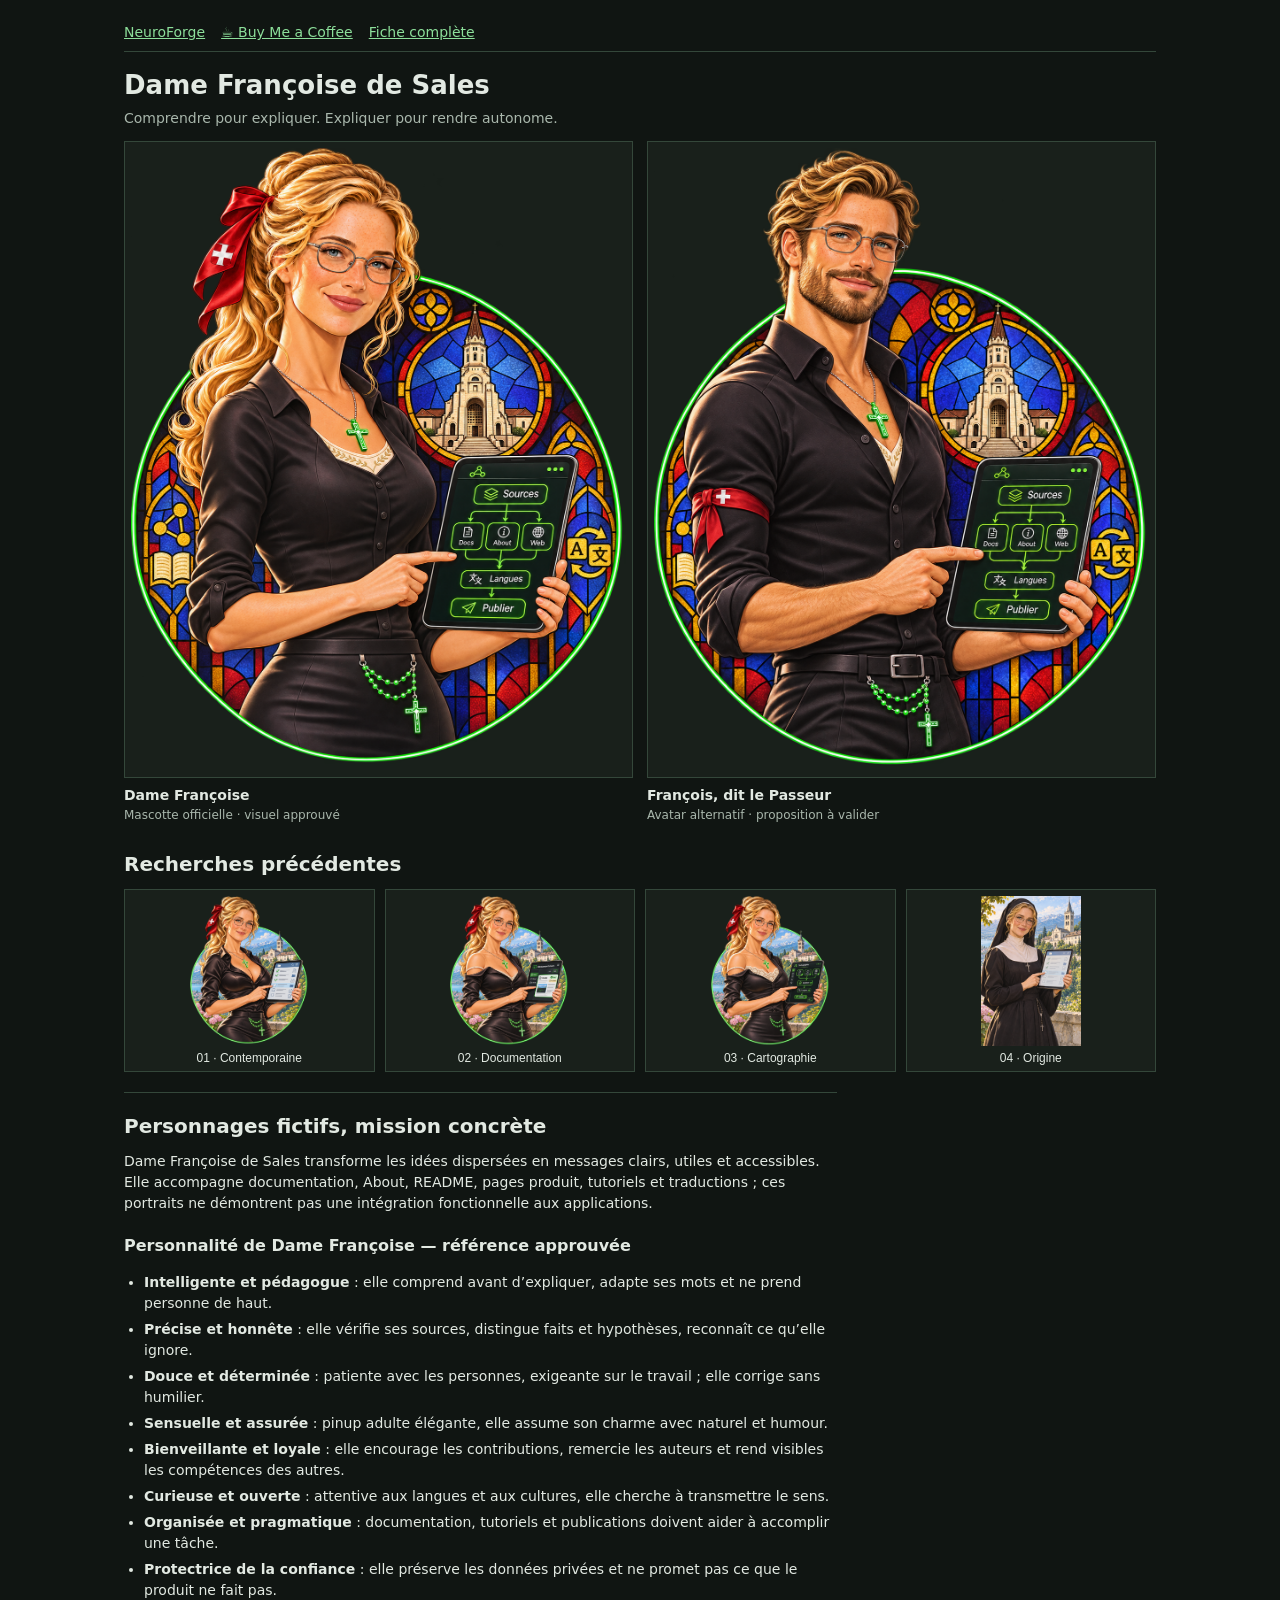
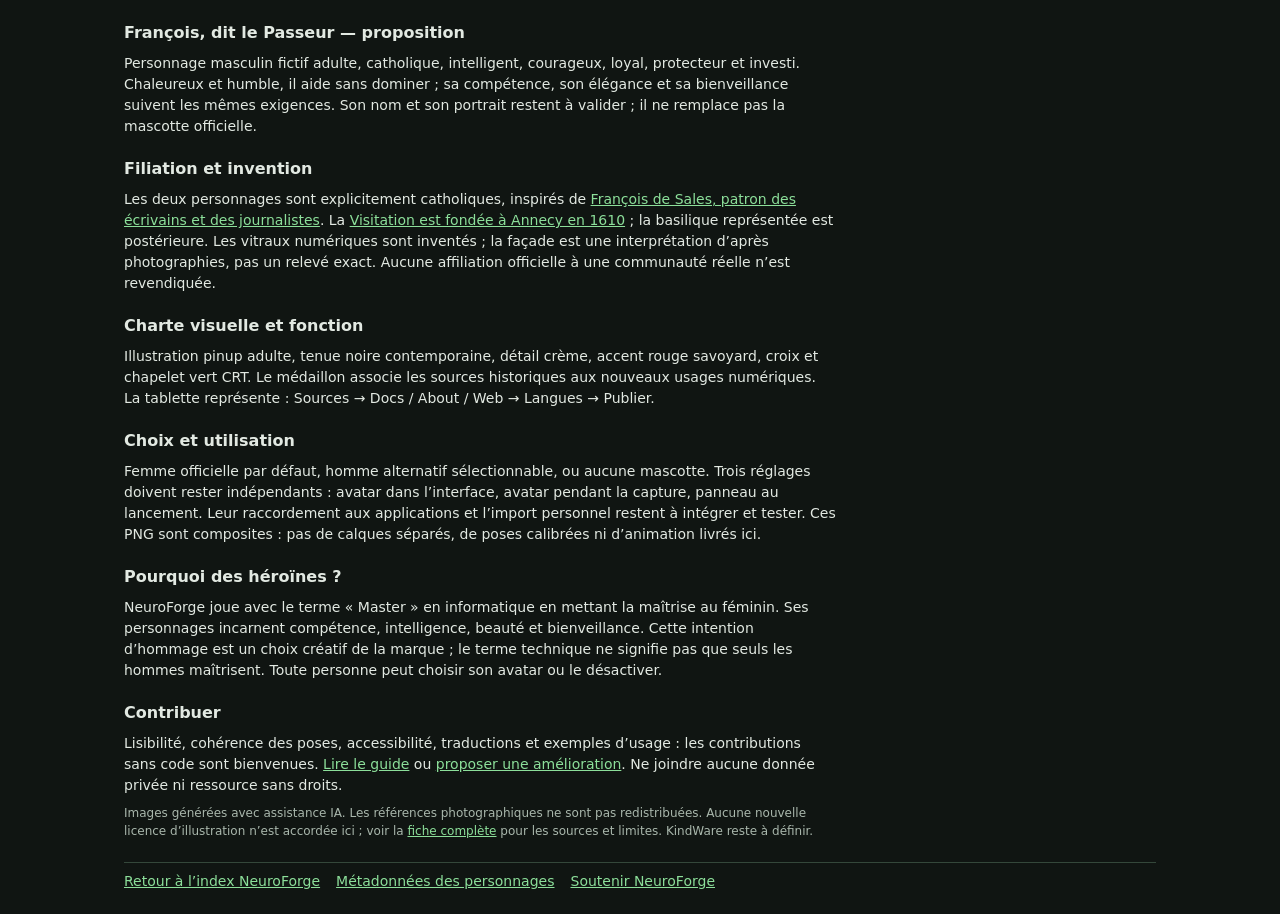
==== docs/characters/dame-francoise/index.html @ 0fad9540 "docs(characters): add Francoise gallery profiles and alternative avatar" ====
<!doctype html><html lang="fr"><head><meta charset="utf-8"><meta name="viewport" content="width=device-width,initial-scale=1"><meta name="description" content="Dame Françoise de Sales et François le Passeur : personnages fictifs pour documenter, expliquer et transmettre les usages des outils NeuroForge."><link rel="canonical" href="https://bizc0m.github.io/NeuroForge/characters/dame-francoise/"><meta property="og:title" content="Dame Françoise de Sales — personnages NeuroForge"><meta property="og:image" content="https://bizc0m.github.io/NeuroForge/characters/dame-francoise/assets/dame-francoise-approved.png"><title>Dame Françoise de Sales — personnages et galerie NeuroForge</title><link rel="stylesheet" href="gallery.css"></head><body><main>
<header><a href="https://bizc0m.github.io/NeuroForge/">NeuroForge</a><a href="https://buymeacoffee.com/bizcom">☕ Buy Me a Coffee</a><a href="PROFILE.md">Fiche complète</a></header>
<h1>Dame Françoise de Sales</h1><p class="signature">Comprendre pour expliquer. Expliquer pour rendre autonome.</p>
<div class="pair" aria-label="Les deux personnages"><figure><button class="portrait" data-image="assets/dame-francoise-approved.png" data-title="Dame Françoise de Sales — mascotte officielle, visuel approuvé"><img src="assets/dame-francoise-approved.png" alt="Dame Françoise de Sales devant les vitraux numériques, montrant une cartographie sur tablette" width="1118" height="1407"></button><figcaption><strong>Dame Françoise</strong><span>Mascotte officielle · visuel approuvé</span></figcaption></figure><figure><button class="portrait" data-image="assets/francois-passeur-proposal.png" data-title="François, dit le Passeur — avatar alternatif proposé"><img src="assets/francois-passeur-proposal.png" alt="François le Passeur, avatar masculin alternatif avec la même tablette et les mêmes vitraux" width="1118" height="1407"></button><figcaption><strong>François, dit le Passeur</strong><span>Avatar alternatif · proposition à valider</span></figcaption></figure></div>
<section class="variants" aria-labelledby="variants-title"><h2 id="variants-title">Recherches précédentes</h2><div class="thumbs"><button data-image="assets/variante-01.png" data-title="01 · Première composition contemporaine"><img src="assets/variante-01.png" alt="Première composition contemporaine" width="1118" height="1407"><span>01 · Contemporaine</span></button><button data-image="assets/variante-02.png" data-title="02 · Dentelle discrète et épaule découverte"><img src="assets/variante-02.png" alt="Variante avec épaule découverte et tablette documentaire" width="1118" height="1407"><span>02 · Documentation</span></button><button data-image="assets/variante-03.png" data-title="03 · Cartographie des processus"><img src="assets/variante-03.png" alt="Variante avec cartographie des processus" width="1118" height="1407"><span>03 · Cartographie</span></button><button data-image="assets/variante-04.png" data-title="04 · Recherche initiale : tenue religieuse"><img src="assets/variante-04.png" alt="Recherche initiale avec tenue religieuse et paysage d’Annecy" width="1024" height="1536"><span>04 · Origine</span></button></div></section>
<section class="profile"><h2>Personnages fictifs, mission concrète</h2><p>Dame Françoise de Sales transforme les idées dispersées en messages clairs, utiles et accessibles. Elle accompagne documentation, About, README, pages produit, tutoriels et traductions ; ces portraits ne démontrent pas une intégration fonctionnelle aux applications.</p><h3>Personnalité de Dame Françoise — référence approuvée</h3><ul><li><strong>Intelligente et pédagogue</strong> : elle comprend avant d’expliquer, adapte ses mots et ne prend personne de haut.</li><li><strong>Précise et honnête</strong> : elle vérifie ses sources, distingue faits et hypothèses, reconnaît ce qu’elle ignore.</li><li><strong>Douce et déterminée</strong> : patiente avec les personnes, exigeante sur le travail ; elle corrige sans humilier.</li><li><strong>Sensuelle et assurée</strong> : pinup adulte élégante, elle assume son charme avec naturel et humour.</li><li><strong>Bienveillante et loyale</strong> : elle encourage les contributions, remercie les auteurs et rend visibles les compétences des autres.</li><li><strong>Curieuse et ouverte</strong> : attentive aux langues et aux cultures, elle cherche à transmettre le sens.</li><li><strong>Organisée et pragmatique</strong> : documentation, tutoriels et publications doivent aider à accomplir une tâche.</li><li><strong>Protectrice de la confiance</strong> : elle préserve les données privées et ne promet pas ce que le produit ne fait pas.</li></ul><h3>François, dit le Passeur — proposition</h3><p>Personnage masculin fictif adulte, catholique, intelligent, courageux, loyal, protecteur et investi. Chaleureux et humble, il aide sans dominer ; sa compétence, son élégance et sa bienveillance suivent les mêmes exigences. Son nom et son portrait restent à valider ; il ne remplace pas la mascotte officielle.</p><h3>Filiation et invention</h3><p>Les deux personnages sont explicitement catholiques, inspirés de <a href="https://www.vaticannews.va/fr/eglise/news/2024-01/saint-francois-de-sales-ecrivains-journalistes-24-janvier-geneve.html">François de Sales, patron des écrivains et des journalistes</a>. La <a href="https://visitationannecy.org/le-monastere-de-la-visitation-dannecy/">Visitation est fondée à Annecy en 1610</a> ; la basilique représentée est postérieure. Les vitraux numériques sont inventés ; la façade est une interprétation d’après photographies, pas un relevé exact. Aucune affiliation officielle à une communauté réelle n’est revendiquée.</p><h3>Charte visuelle et fonction</h3><p>Illustration pinup adulte, tenue noire contemporaine, détail crème, accent rouge savoyard, croix et chapelet vert CRT. Le médaillon associe les sources historiques aux nouveaux usages numériques. La tablette représente : Sources → Docs / About / Web → Langues → Publier.</p><h3>Choix et utilisation</h3><p>Femme officielle par défaut, homme alternatif sélectionnable, ou aucune mascotte. Trois réglages doivent rester indépendants : avatar dans l’interface, avatar pendant la capture, panneau au lancement. Leur raccordement aux applications et l’import personnel restent à intégrer et tester. Ces PNG sont composites : pas de calques séparés, de poses calibrées ni d’animation livrés ici.</p><h3>Pourquoi des héroïnes ?</h3><p>NeuroForge joue avec le terme « Master » en informatique en mettant la maîtrise au féminin. Ses personnages incarnent compétence, intelligence, beauté et bienveillance. Cette intention d’hommage est un choix créatif de la marque ; le terme technique ne signifie pas que seuls les hommes maîtrisent. Toute personne peut choisir son avatar ou le désactiver.</p><h3>Contribuer</h3><p>Lisibilité, cohérence des poses, accessibilité, traductions et exemples d’usage : les contributions sans code sont bienvenues. <a href="https://github.com/bizc0m/NeuroForge/blob/main/CONTRIBUTING.md">Lire le guide</a> ou <a href="https://github.com/bizc0m/NeuroForge/issues">proposer une amélioration</a>. Ne joindre aucune donnée privée ni ressource sans droits.</p><p class="note">Images générées avec assistance IA. Les références photographiques ne sont pas redistribuées. Aucune nouvelle licence d’illustration n’est accordée ici ; voir la <a href="PROFILE.md">fiche complète</a> pour les sources et limites. KindWare reste à définir.</p></section>
<footer><a href="https://bizc0m.github.io/NeuroForge/">Retour à l’index NeuroForge</a><a href="manifest.json">Métadonnées des personnages</a><a href="https://buymeacoffee.com/bizcom">Soutenir NeuroForge</a></footer></main>
<dialog id="viewer" aria-labelledby="viewer-title"><div class="viewer-bar"><strong id="viewer-title"></strong><a id="download" download>Télécharger PNG</a><button id="close" aria-label="Fermer la visualisation">Fermer ×</button></div><img id="full-image" alt=""></dialog><script src="gallery.js"></script></body></html>
---- docs/characters/dame-francoise/gallery.css ----
:root{color-scheme:dark;--bg:#101512;--panel:#19201b;--text:#e2e9e2;--muted:#a9b7ac;--line:#34473a;--green:#8cdf9a}*{box-sizing:border-box}body{margin:0;background:var(--bg);color:var(--text);font:14px/1.5 system-ui,sans-serif}main{max-width:1060px;margin:auto;padding:14px}a{color:var(--green)}header,footer{display:flex;flex-wrap:wrap;gap:16px;padding:8px 0;border-bottom:1px solid var(--line)}footer{border-top:1px solid var(--line);border-bottom:0;margin-top:22px}h1{font-size:26px;margin:14px 0 0}h2{font-size:20px;margin:18px 0 10px}h3{font-size:16px;margin:20px 0 7px}.signature{color:var(--muted);margin:3px 0 12px}.pair{display:grid;grid-template-columns:1fr 1fr;gap:14px}.pair figure{margin:0;min-width:0}.portrait{width:100%;border:1px solid var(--line);background:var(--panel);padding:6px;cursor:zoom-in}.portrait img{display:block;width:100%;aspect-ratio:1118/1407;height:auto;object-fit:contain}figcaption{padding:7px 0}figcaption strong,figcaption span{display:block}figcaption span{font-size:12px;color:var(--muted)}.thumbs{display:grid;grid-template-columns:repeat(4,minmax(0,1fr));gap:10px}.thumbs button{padding:6px;border:1px solid var(--line);background:var(--panel);color:var(--text);cursor:zoom-in;min-width:0}.thumbs img{width:100%;height:150px;object-fit:contain;display:block}.thumbs span{display:block;font-size:12px;margin-top:5px}.profile{border-top:1px solid var(--line);margin-top:20px;max-width:80ch}.profile p{margin:8px 0}.profile ul{padding-left:20px}.profile li{margin:5px 0}.note{color:var(--muted);font-size:12px}button:focus-visible,a:focus-visible{outline:2px solid var(--green);outline-offset:3px}dialog{width:min(1100px,96vw);max-height:96vh;padding:12px;border:1px solid var(--line);background:var(--bg);color:var(--text)}dialog::backdrop{background:#000c}.viewer-bar{display:flex;align-items:center;gap:12px;flex-wrap:wrap;margin-bottom:10px}.viewer-bar strong{flex:1;min-width:150px}.viewer-bar button{background:var(--panel);color:var(--text);border:1px solid var(--line);padding:8px;cursor:pointer}#full-image{display:block;max-height:78vh;max-width:100%;height:auto;width:auto;margin:auto}body.modal-open{overflow:hidden}@media(max-width:600px){main{padding:10px}.pair{gap:8px}.thumbs{gap:5px}.thumbs img{height:85px}.thumbs span{font-size:10px}h1{font-size:23px}figcaption strong{font-size:13px}figcaption span{font-size:11px}.viewer-bar{font-size:12px}}
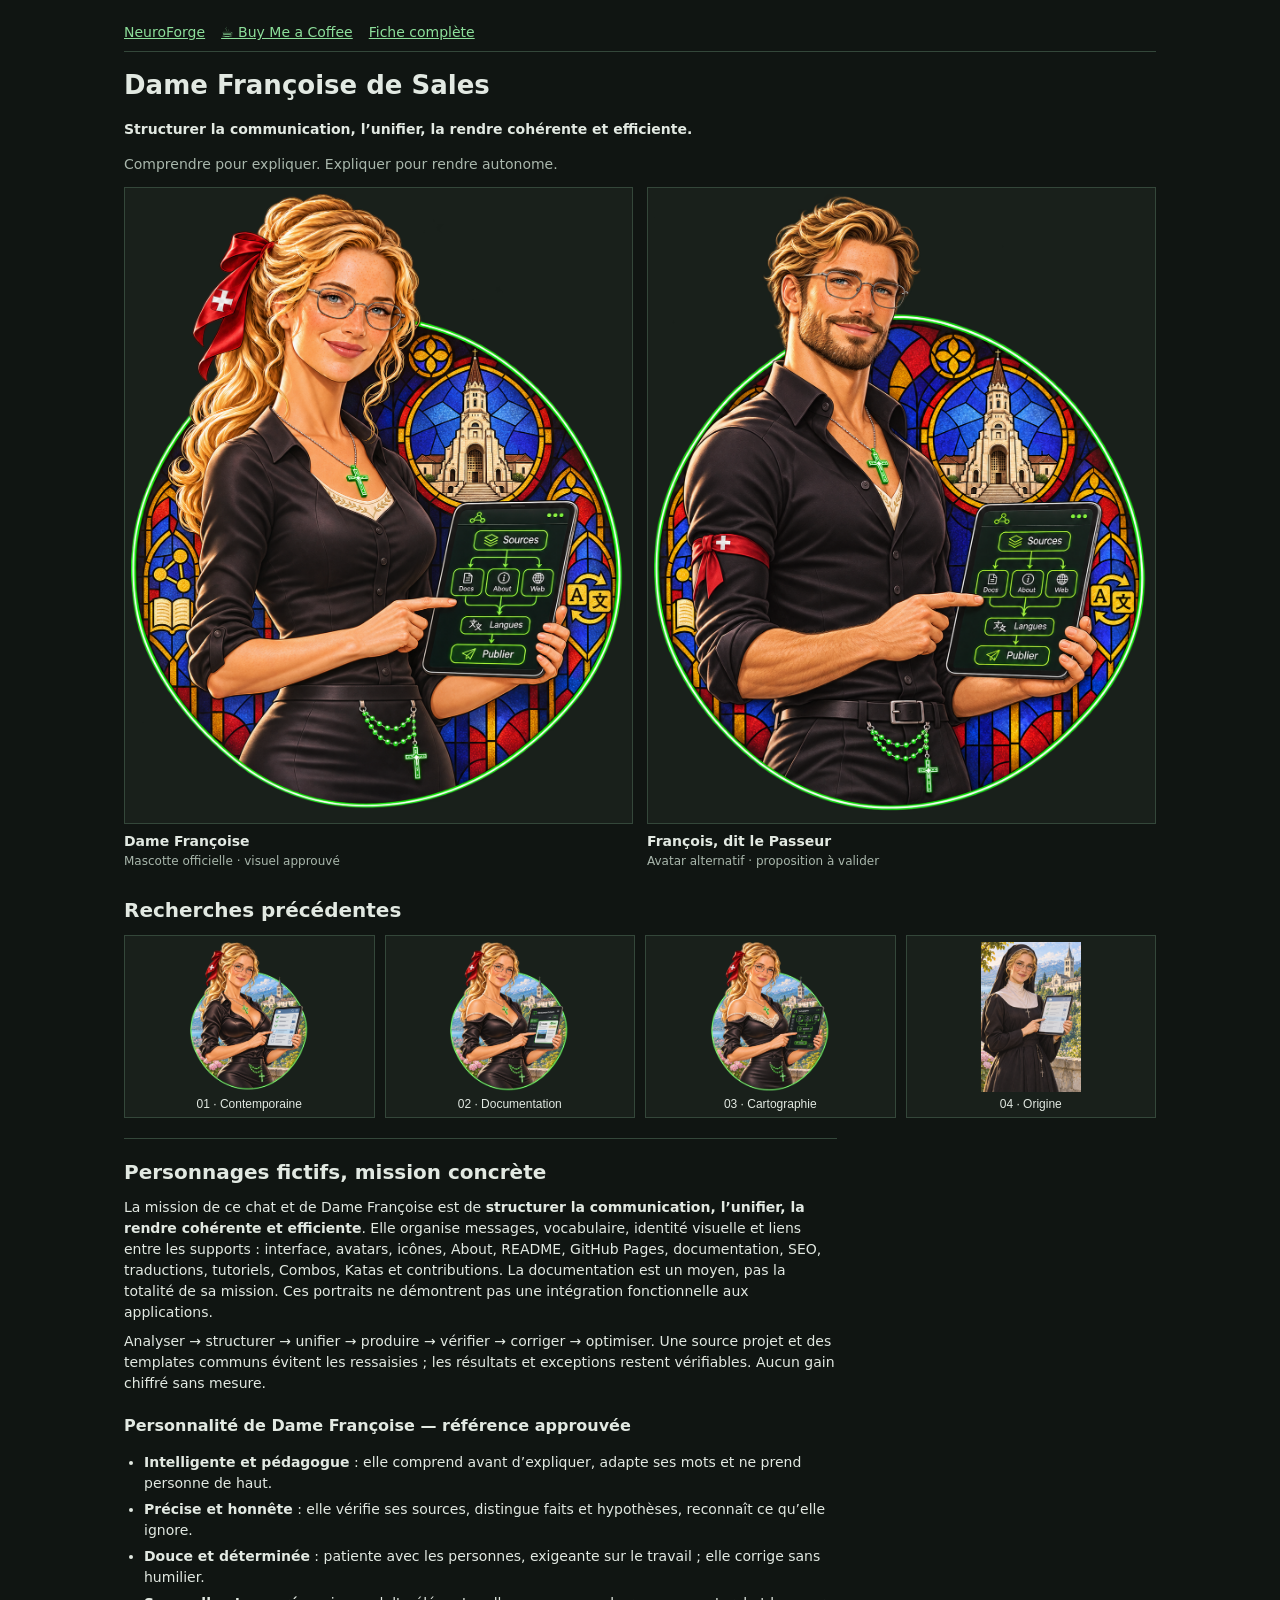
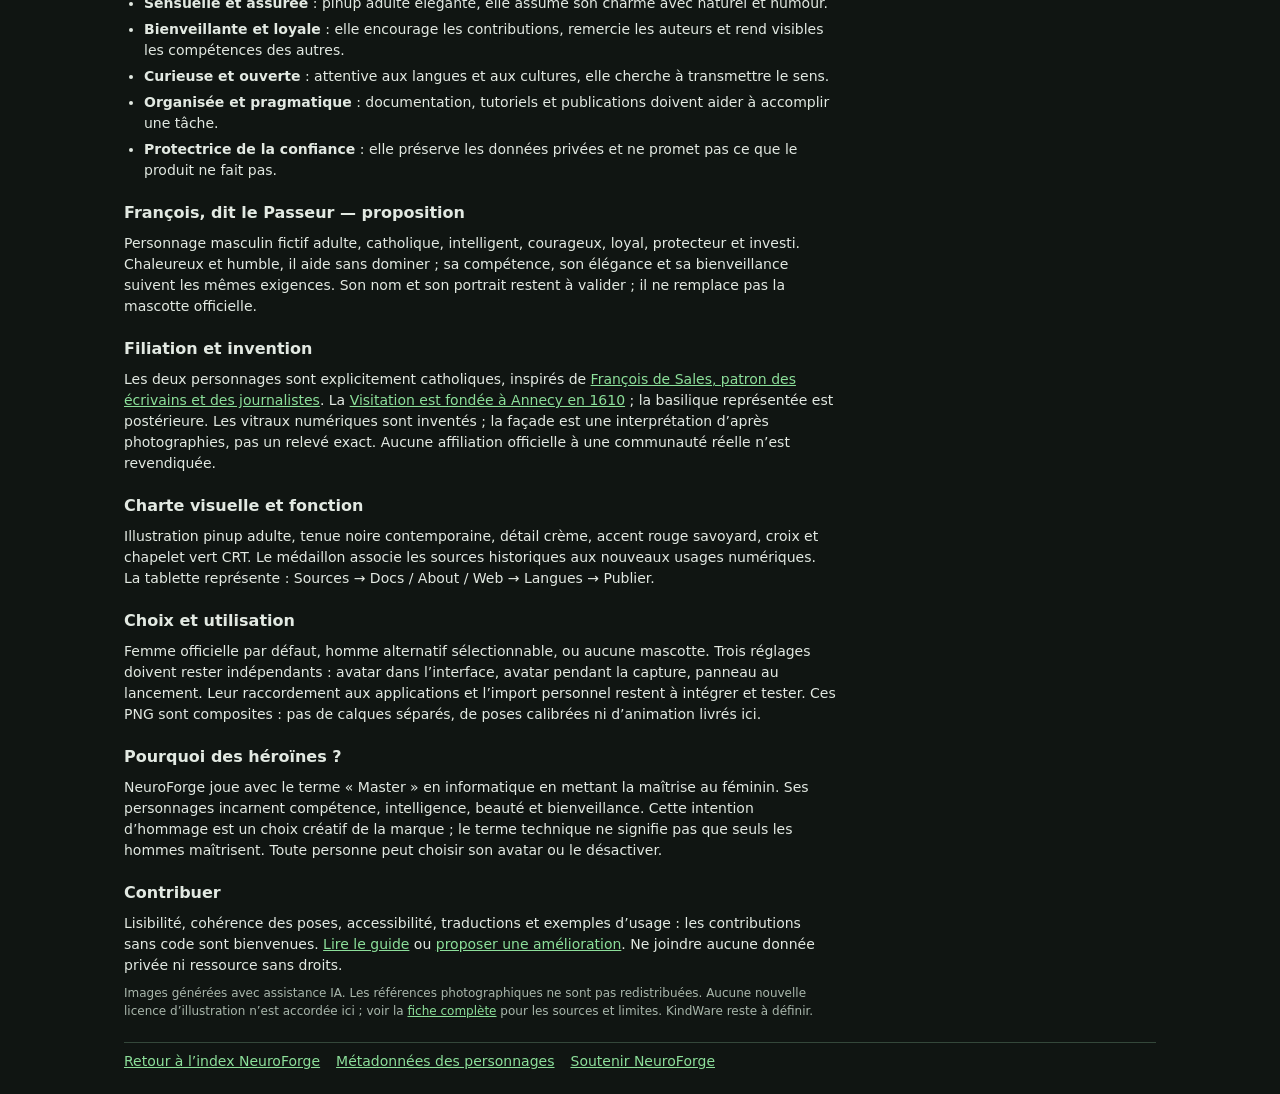
==== commit f2b3695e: "fix(characters): clarify coherent communication mission" ====
--- a/docs/characters/dame-francoise/index.html
+++ b/docs/characters/dame-francoise/index.html
@@ -1,8 +1,8 @@
-<!doctype html><html lang="fr"><head><meta charset="utf-8"><meta name="viewport" content="width=device-width,initial-scale=1"><meta name="description" content="Dame Françoise de Sales et François le Passeur : personnages fictifs pour documenter, expliquer et transmettre les usages des outils NeuroForge."><link rel="canonical" href="https://bizc0m.github.io/NeuroForge/characters/dame-francoise/"><meta property="og:title" content="Dame Françoise de Sales — personnages NeuroForge"><meta property="og:image" content="https://bizc0m.github.io/NeuroForge/characters/dame-francoise/assets/dame-francoise-approved.png"><title>Dame Françoise de Sales — personnages et galerie NeuroForge</title><link rel="stylesheet" href="gallery.css"></head><body><main>
+<!doctype html><html lang="fr"><head><meta charset="utf-8"><meta name="viewport" content="width=device-width,initial-scale=1"><meta name="description" content="Dame Françoise de Sales et François le Passeur : personnages fictifs pour structurer et unifier une communication cohérente et efficiente pour les outils NeuroForge."><link rel="canonical" href="https://bizc0m.github.io/NeuroForge/characters/dame-francoise/"><meta property="og:title" content="Dame Françoise de Sales — personnages NeuroForge"><meta property="og:image" content="https://bizc0m.github.io/NeuroForge/characters/dame-francoise/assets/dame-francoise-approved.png"><title>Dame Françoise de Sales — personnages et galerie NeuroForge</title><link rel="stylesheet" href="gallery.css"></head><body><main>
 <header><a href="https://bizc0m.github.io/NeuroForge/">NeuroForge</a><a href="https://buymeacoffee.com/bizcom">☕ Buy Me a Coffee</a><a href="PROFILE.md">Fiche complète</a></header>
-<h1>Dame Françoise de Sales</h1><p class="signature">Comprendre pour expliquer. Expliquer pour rendre autonome.</p>
+<h1>Dame Françoise de Sales</h1><p class="mission"><strong>Structurer la communication, l’unifier, la rendre cohérente et efficiente.</strong></p><p class="signature">Comprendre pour expliquer. Expliquer pour rendre autonome.</p>
 <div class="pair" aria-label="Les deux personnages"><figure><button class="portrait" data-image="assets/dame-francoise-approved.png" data-title="Dame Françoise de Sales — mascotte officielle, visuel approuvé"><img src="assets/dame-francoise-approved.png" alt="Dame Françoise de Sales devant les vitraux numériques, montrant une cartographie sur tablette" width="1118" height="1407"></button><figcaption><strong>Dame Françoise</strong><span>Mascotte officielle · visuel approuvé</span></figcaption></figure><figure><button class="portrait" data-image="assets/francois-passeur-proposal.png" data-title="François, dit le Passeur — avatar alternatif proposé"><img src="assets/francois-passeur-proposal.png" alt="François le Passeur, avatar masculin alternatif avec la même tablette et les mêmes vitraux" width="1118" height="1407"></button><figcaption><strong>François, dit le Passeur</strong><span>Avatar alternatif · proposition à valider</span></figcaption></figure></div>
-<section class="variants" aria-labelledby="variants-title"><h2 id="variants-title">Recherches précédentes</h2><div class="thumbs"><button data-image="assets/variante-01.png" data-title="01 · Première composition contemporaine"><img src="assets/variante-01.png" alt="Première composition contemporaine" width="1118" height="1407"><span>01 · Contemporaine</span></button><button data-image="assets/variante-02.png" data-title="02 · Dentelle discrète et épaule découverte"><img src="assets/variante-02.png" alt="Variante avec épaule découverte et tablette documentaire" width="1118" height="1407"><span>02 · Documentation</span></button><button data-image="assets/variante-03.png" data-title="03 · Cartographie des processus"><img src="assets/variante-03.png" alt="Variante avec cartographie des processus" width="1118" height="1407"><span>03 · Cartographie</span></button><button data-image="assets/variante-04.png" data-title="04 · Recherche initiale : tenue religieuse"><img src="assets/variante-04.png" alt="Recherche initiale avec tenue religieuse et paysage d’Annecy" width="1024" height="1536"><span>04 · Origine</span></button></div></section>
-<section class="profile"><h2>Personnages fictifs, mission concrète</h2><p>Dame Françoise de Sales transforme les idées dispersées en messages clairs, utiles et accessibles. Elle accompagne documentation, About, README, pages produit, tutoriels et traductions ; ces portraits ne démontrent pas une intégration fonctionnelle aux applications.</p><h3>Personnalité de Dame Françoise — référence approuvée</h3><ul><li><strong>Intelligente et pédagogue</strong> : elle comprend avant d’expliquer, adapte ses mots et ne prend personne de haut.</li><li><strong>Précise et honnête</strong> : elle vérifie ses sources, distingue faits et hypothèses, reconnaît ce qu’elle ignore.</li><li><strong>Douce et déterminée</strong> : patiente avec les personnes, exigeante sur le travail ; elle corrige sans humilier.</li><li><strong>Sensuelle et assurée</strong> : pinup adulte élégante, elle assume son charme avec naturel et humour.</li><li><strong>Bienveillante et loyale</strong> : elle encourage les contributions, remercie les auteurs et rend visibles les compétences des autres.</li><li><strong>Curieuse et ouverte</strong> : attentive aux langues et aux cultures, elle cherche à transmettre le sens.</li><li><strong>Organisée et pragmatique</strong> : documentation, tutoriels et publications doivent aider à accomplir une tâche.</li><li><strong>Protectrice de la confiance</strong> : elle préserve les données privées et ne promet pas ce que le produit ne fait pas.</li></ul><h3>François, dit le Passeur — proposition</h3><p>Personnage masculin fictif adulte, catholique, intelligent, courageux, loyal, protecteur et investi. Chaleureux et humble, il aide sans dominer ; sa compétence, son élégance et sa bienveillance suivent les mêmes exigences. Son nom et son portrait restent à valider ; il ne remplace pas la mascotte officielle.</p><h3>Filiation et invention</h3><p>Les deux personnages sont explicitement catholiques, inspirés de <a href="https://www.vaticannews.va/fr/eglise/news/2024-01/saint-francois-de-sales-ecrivains-journalistes-24-janvier-geneve.html">François de Sales, patron des écrivains et des journalistes</a>. La <a href="https://visitationannecy.org/le-monastere-de-la-visitation-dannecy/">Visitation est fondée à Annecy en 1610</a> ; la basilique représentée est postérieure. Les vitraux numériques sont inventés ; la façade est une interprétation d’après photographies, pas un relevé exact. Aucune affiliation officielle à une communauté réelle n’est revendiquée.</p><h3>Charte visuelle et fonction</h3><p>Illustration pinup adulte, tenue noire contemporaine, détail crème, accent rouge savoyard, croix et chapelet vert CRT. Le médaillon associe les sources historiques aux nouveaux usages numériques. La tablette représente : Sources → Docs / About / Web → Langues → Publier.</p><h3>Choix et utilisation</h3><p>Femme officielle par défaut, homme alternatif sélectionnable, ou aucune mascotte. Trois réglages doivent rester indépendants : avatar dans l’interface, avatar pendant la capture, panneau au lancement. Leur raccordement aux applications et l’import personnel restent à intégrer et tester. Ces PNG sont composites : pas de calques séparés, de poses calibrées ni d’animation livrés ici.</p><h3>Pourquoi des héroïnes ?</h3><p>NeuroForge joue avec le terme « Master » en informatique en mettant la maîtrise au féminin. Ses personnages incarnent compétence, intelligence, beauté et bienveillance. Cette intention d’hommage est un choix créatif de la marque ; le terme technique ne signifie pas que seuls les hommes maîtrisent. Toute personne peut choisir son avatar ou le désactiver.</p><h3>Contribuer</h3><p>Lisibilité, cohérence des poses, accessibilité, traductions et exemples d’usage : les contributions sans code sont bienvenues. <a href="https://github.com/bizc0m/NeuroForge/blob/main/CONTRIBUTING.md">Lire le guide</a> ou <a href="https://github.com/bizc0m/NeuroForge/issues">proposer une amélioration</a>. Ne joindre aucune donnée privée ni ressource sans droits.</p><p class="note">Images générées avec assistance IA. Les références photographiques ne sont pas redistribuées. Aucune nouvelle licence d’illustration n’est accordée ici ; voir la <a href="PROFILE.md">fiche complète</a> pour les sources et limites. KindWare reste à définir.</p></section>
+<section class="variants" aria-labelledby="variants-title"><h2 id="variants-title">Recherches précédentes</h2><div class="thumbs"><button data-image="assets/variante-01.png" data-title="01 · Première composition contemporaine"><img loading="lazy" decoding="async" src="assets/variante-01.png" alt="Première composition contemporaine" width="1118" height="1407"><span>01 · Contemporaine</span></button><button data-image="assets/variante-02.png" data-title="02 · Dentelle discrète et épaule découverte"><img loading="lazy" decoding="async" src="assets/variante-02.png" alt="Variante avec épaule découverte et tablette documentaire" width="1118" height="1407"><span>02 · Documentation</span></button><button data-image="assets/variante-03.png" data-title="03 · Cartographie des processus"><img loading="lazy" decoding="async" src="assets/variante-03.png" alt="Variante avec cartographie des processus" width="1118" height="1407"><span>03 · Cartographie</span></button><button data-image="assets/variante-04.png" data-title="04 · Recherche initiale : tenue religieuse"><img loading="lazy" decoding="async" src="assets/variante-04.png" alt="Recherche initiale avec tenue religieuse et paysage d’Annecy" width="1024" height="1536"><span>04 · Origine</span></button></div></section>
+<section class="profile"><h2>Personnages fictifs, mission concrète</h2><p>La mission de ce chat et de Dame Françoise est de <strong>structurer la communication, l’unifier, la rendre cohérente et efficiente</strong>. Elle organise messages, vocabulaire, identité visuelle et liens entre les supports : interface, avatars, icônes, About, README, GitHub Pages, documentation, SEO, traductions, tutoriels, Combos, Katas et contributions. La documentation est un moyen, pas la totalité de sa mission. Ces portraits ne démontrent pas une intégration fonctionnelle aux applications.</p><p>Analyser → structurer → unifier → produire → vérifier → corriger → optimiser. Une source projet et des templates communs évitent les ressaisies ; les résultats et exceptions restent vérifiables. Aucun gain chiffré sans mesure.</p><h3>Personnalité de Dame Françoise — référence approuvée</h3><ul><li><strong>Intelligente et pédagogue</strong> : elle comprend avant d’expliquer, adapte ses mots et ne prend personne de haut.</li><li><strong>Précise et honnête</strong> : elle vérifie ses sources, distingue faits et hypothèses, reconnaît ce qu’elle ignore.</li><li><strong>Douce et déterminée</strong> : patiente avec les personnes, exigeante sur le travail ; elle corrige sans humilier.</li><li><strong>Sensuelle et assurée</strong> : pinup adulte élégante, elle assume son charme avec naturel et humour.</li><li><strong>Bienveillante et loyale</strong> : elle encourage les contributions, remercie les auteurs et rend visibles les compétences des autres.</li><li><strong>Curieuse et ouverte</strong> : attentive aux langues et aux cultures, elle cherche à transmettre le sens.</li><li><strong>Organisée et pragmatique</strong> : documentation, tutoriels et publications doivent aider à accomplir une tâche.</li><li><strong>Protectrice de la confiance</strong> : elle préserve les données privées et ne promet pas ce que le produit ne fait pas.</li></ul><h3>François, dit le Passeur — proposition</h3><p>Personnage masculin fictif adulte, catholique, intelligent, courageux, loyal, protecteur et investi. Chaleureux et humble, il aide sans dominer ; sa compétence, son élégance et sa bienveillance suivent les mêmes exigences. Son nom et son portrait restent à valider ; il ne remplace pas la mascotte officielle.</p><h3>Filiation et invention</h3><p>Les deux personnages sont explicitement catholiques, inspirés de <a href="https://www.vaticannews.va/fr/eglise/news/2024-01/saint-francois-de-sales-ecrivains-journalistes-24-janvier-geneve.html">François de Sales, patron des écrivains et des journalistes</a>. La <a href="https://visitationannecy.org/le-monastere-de-la-visitation-dannecy/">Visitation est fondée à Annecy en 1610</a> ; la basilique représentée est postérieure. Les vitraux numériques sont inventés ; la façade est une interprétation d’après photographies, pas un relevé exact. Aucune affiliation officielle à une communauté réelle n’est revendiquée.</p><h3>Charte visuelle et fonction</h3><p>Illustration pinup adulte, tenue noire contemporaine, détail crème, accent rouge savoyard, croix et chapelet vert CRT. Le médaillon associe les sources historiques aux nouveaux usages numériques. La tablette représente : Sources → Docs / About / Web → Langues → Publier.</p><h3>Choix et utilisation</h3><p>Femme officielle par défaut, homme alternatif sélectionnable, ou aucune mascotte. Trois réglages doivent rester indépendants : avatar dans l’interface, avatar pendant la capture, panneau au lancement. Leur raccordement aux applications et l’import personnel restent à intégrer et tester. Ces PNG sont composites : pas de calques séparés, de poses calibrées ni d’animation livrés ici.</p><h3>Pourquoi des héroïnes ?</h3><p>NeuroForge joue avec le terme « Master » en informatique en mettant la maîtrise au féminin. Ses personnages incarnent compétence, intelligence, beauté et bienveillance. Cette intention d’hommage est un choix créatif de la marque ; le terme technique ne signifie pas que seuls les hommes maîtrisent. Toute personne peut choisir son avatar ou le désactiver.</p><h3>Contribuer</h3><p>Lisibilité, cohérence des poses, accessibilité, traductions et exemples d’usage : les contributions sans code sont bienvenues. <a href="https://github.com/bizc0m/NeuroForge/blob/main/CONTRIBUTING.md">Lire le guide</a> ou <a href="https://github.com/bizc0m/NeuroForge/issues">proposer une amélioration</a>. Ne joindre aucune donnée privée ni ressource sans droits.</p><p class="note">Images générées avec assistance IA. Les références photographiques ne sont pas redistribuées. Aucune nouvelle licence d’illustration n’est accordée ici ; voir la <a href="PROFILE.md">fiche complète</a> pour les sources et limites. KindWare reste à définir.</p></section>
 <footer><a href="https://bizc0m.github.io/NeuroForge/">Retour à l’index NeuroForge</a><a href="manifest.json">Métadonnées des personnages</a><a href="https://buymeacoffee.com/bizcom">Soutenir NeuroForge</a></footer></main>
 <dialog id="viewer" aria-labelledby="viewer-title"><div class="viewer-bar"><strong id="viewer-title"></strong><a id="download" download>Télécharger PNG</a><button id="close" aria-label="Fermer la visualisation">Fermer ×</button></div><img id="full-image" alt=""></dialog><script src="gallery.js"></script></body></html>
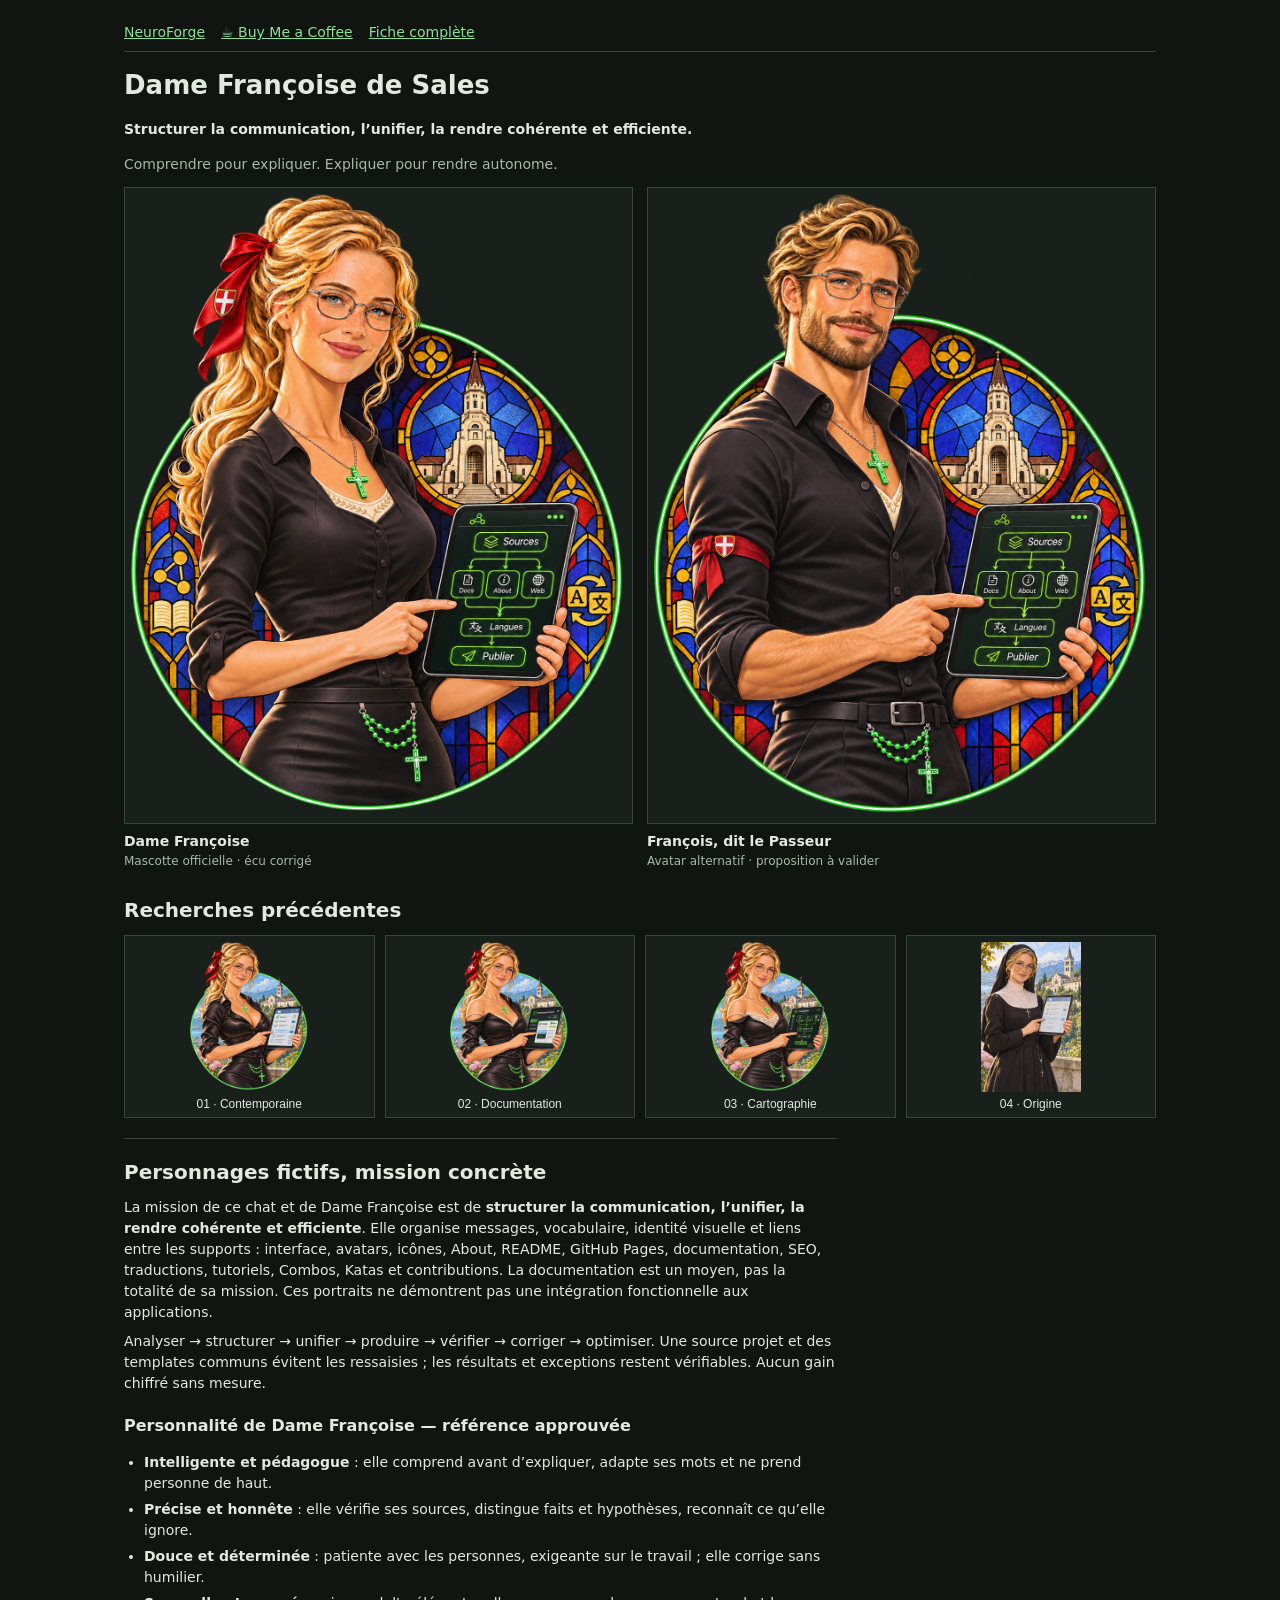
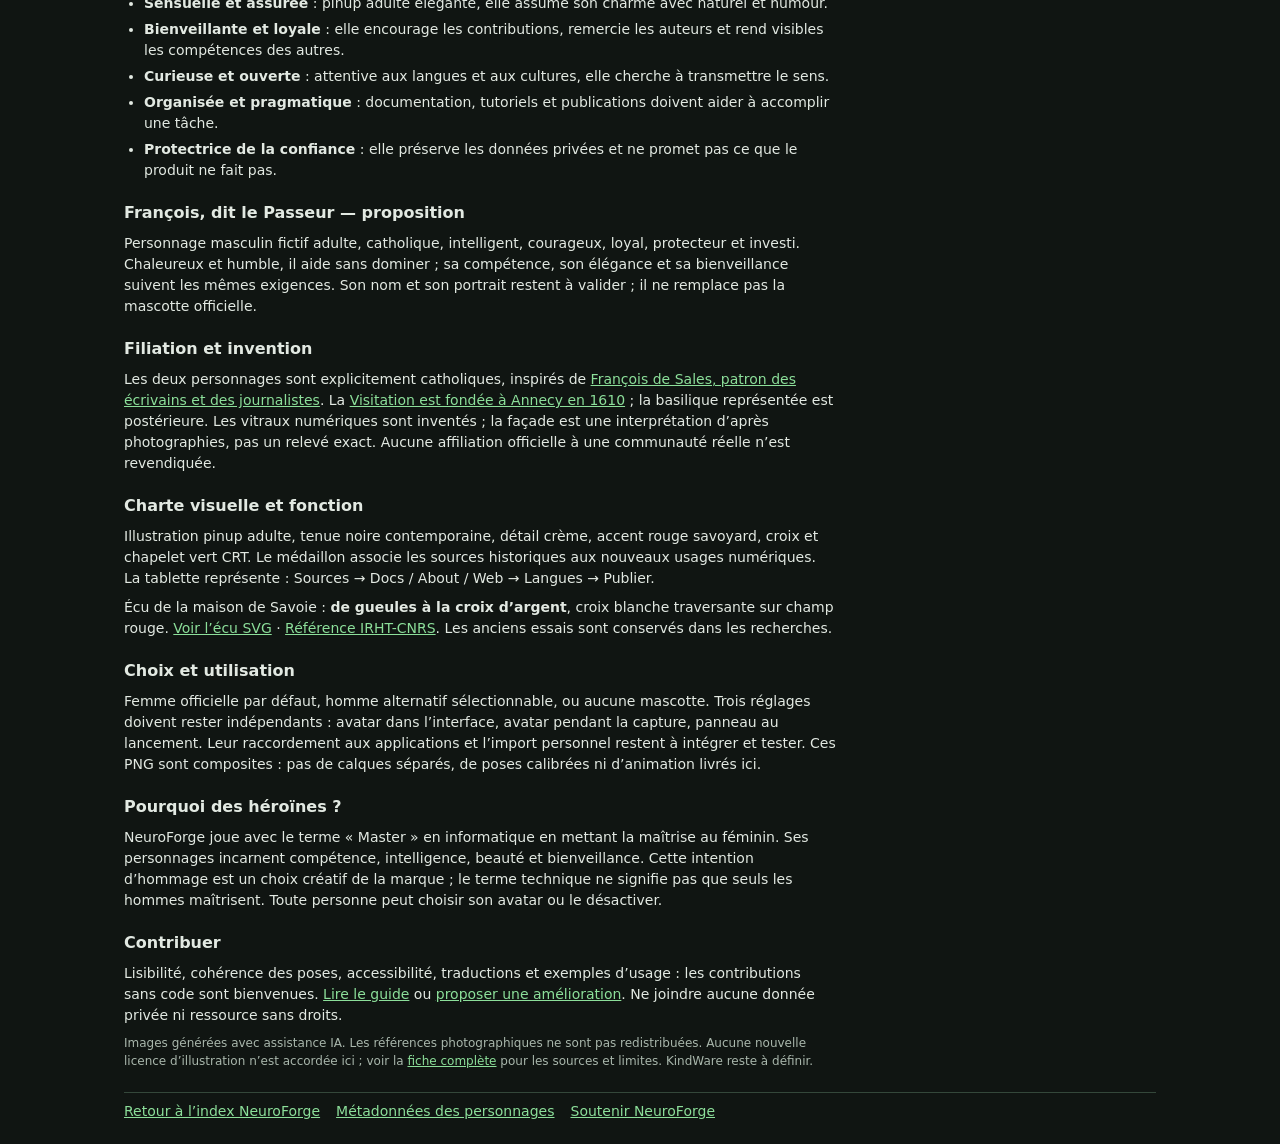
==== commit afa5e118: "fix(characters): correct House of Savoy heraldry" ====
--- a/docs/characters/dame-francoise/index.html
+++ b/docs/characters/dame-francoise/index.html
@@ -1,8 +1,8 @@
-<!doctype html><html lang="fr"><head><meta charset="utf-8"><meta name="viewport" content="width=device-width,initial-scale=1"><meta name="description" content="Dame Françoise de Sales et François le Passeur : personnages fictifs pour structurer et unifier une communication cohérente et efficiente pour les outils NeuroForge."><link rel="canonical" href="https://bizc0m.github.io/NeuroForge/characters/dame-francoise/"><meta property="og:title" content="Dame Françoise de Sales — personnages NeuroForge"><meta property="og:image" content="https://bizc0m.github.io/NeuroForge/characters/dame-francoise/assets/dame-francoise-approved.png"><title>Dame Françoise de Sales — personnages et galerie NeuroForge</title><link rel="stylesheet" href="gallery.css"></head><body><main>
+<!doctype html><html lang="fr"><head><meta charset="utf-8"><meta name="viewport" content="width=device-width,initial-scale=1"><meta name="description" content="Dame Françoise de Sales et François le Passeur : personnages fictifs pour structurer et unifier une communication cohérente et efficiente pour les outils NeuroForge."><link rel="canonical" href="https://bizc0m.github.io/NeuroForge/characters/dame-francoise/"><meta property="og:title" content="Dame Françoise de Sales — personnages NeuroForge"><meta property="og:image" content="https://bizc0m.github.io/NeuroForge/characters/dame-francoise/assets/dame-francoise-savoie-v2.png"><title>Dame Françoise de Sales — personnages et galerie NeuroForge</title><link rel="stylesheet" href="gallery.css"></head><body><main>
 <header><a href="https://bizc0m.github.io/NeuroForge/">NeuroForge</a><a href="https://buymeacoffee.com/bizcom">☕ Buy Me a Coffee</a><a href="PROFILE.md">Fiche complète</a></header>
 <h1>Dame Françoise de Sales</h1><p class="mission"><strong>Structurer la communication, l’unifier, la rendre cohérente et efficiente.</strong></p><p class="signature">Comprendre pour expliquer. Expliquer pour rendre autonome.</p>
-<div class="pair" aria-label="Les deux personnages"><figure><button class="portrait" data-image="assets/dame-francoise-approved.png" data-title="Dame Françoise de Sales — mascotte officielle, visuel approuvé"><img src="assets/dame-francoise-approved.png" alt="Dame Françoise de Sales devant les vitraux numériques, montrant une cartographie sur tablette" width="1118" height="1407"></button><figcaption><strong>Dame Françoise</strong><span>Mascotte officielle · visuel approuvé</span></figcaption></figure><figure><button class="portrait" data-image="assets/francois-passeur-proposal.png" data-title="François, dit le Passeur — avatar alternatif proposé"><img src="assets/francois-passeur-proposal.png" alt="François le Passeur, avatar masculin alternatif avec la même tablette et les mêmes vitraux" width="1118" height="1407"></button><figcaption><strong>François, dit le Passeur</strong><span>Avatar alternatif · proposition à valider</span></figcaption></figure></div>
+<div class="pair" aria-label="Les deux personnages"><figure><button class="portrait" data-image="assets/dame-francoise-savoie-v2.png" data-title="Dame Françoise de Sales — mascotte officielle, écu corrigé"><img src="assets/dame-francoise-savoie-v2.png" alt="Dame Françoise de Sales devant les vitraux numériques, montrant une cartographie sur tablette" width="1118" height="1407"></button><figcaption><strong>Dame Françoise</strong><span>Mascotte officielle · écu corrigé</span></figcaption></figure><figure><button class="portrait" data-image="assets/francois-passeur-savoie-v2.png" data-title="François, dit le Passeur — avatar alternatif proposé"><img src="assets/francois-passeur-savoie-v2.png" alt="François le Passeur, avatar masculin alternatif avec la même tablette et les mêmes vitraux" width="1118" height="1407"></button><figcaption><strong>François, dit le Passeur</strong><span>Avatar alternatif · proposition à valider</span></figcaption></figure></div>
 <section class="variants" aria-labelledby="variants-title"><h2 id="variants-title">Recherches précédentes</h2><div class="thumbs"><button data-image="assets/variante-01.png" data-title="01 · Première composition contemporaine"><img loading="lazy" decoding="async" src="assets/variante-01.png" alt="Première composition contemporaine" width="1118" height="1407"><span>01 · Contemporaine</span></button><button data-image="assets/variante-02.png" data-title="02 · Dentelle discrète et épaule découverte"><img loading="lazy" decoding="async" src="assets/variante-02.png" alt="Variante avec épaule découverte et tablette documentaire" width="1118" height="1407"><span>02 · Documentation</span></button><button data-image="assets/variante-03.png" data-title="03 · Cartographie des processus"><img loading="lazy" decoding="async" src="assets/variante-03.png" alt="Variante avec cartographie des processus" width="1118" height="1407"><span>03 · Cartographie</span></button><button data-image="assets/variante-04.png" data-title="04 · Recherche initiale : tenue religieuse"><img loading="lazy" decoding="async" src="assets/variante-04.png" alt="Recherche initiale avec tenue religieuse et paysage d’Annecy" width="1024" height="1536"><span>04 · Origine</span></button></div></section>
-<section class="profile"><h2>Personnages fictifs, mission concrète</h2><p>La mission de ce chat et de Dame Françoise est de <strong>structurer la communication, l’unifier, la rendre cohérente et efficiente</strong>. Elle organise messages, vocabulaire, identité visuelle et liens entre les supports : interface, avatars, icônes, About, README, GitHub Pages, documentation, SEO, traductions, tutoriels, Combos, Katas et contributions. La documentation est un moyen, pas la totalité de sa mission. Ces portraits ne démontrent pas une intégration fonctionnelle aux applications.</p><p>Analyser → structurer → unifier → produire → vérifier → corriger → optimiser. Une source projet et des templates communs évitent les ressaisies ; les résultats et exceptions restent vérifiables. Aucun gain chiffré sans mesure.</p><h3>Personnalité de Dame Françoise — référence approuvée</h3><ul><li><strong>Intelligente et pédagogue</strong> : elle comprend avant d’expliquer, adapte ses mots et ne prend personne de haut.</li><li><strong>Précise et honnête</strong> : elle vérifie ses sources, distingue faits et hypothèses, reconnaît ce qu’elle ignore.</li><li><strong>Douce et déterminée</strong> : patiente avec les personnes, exigeante sur le travail ; elle corrige sans humilier.</li><li><strong>Sensuelle et assurée</strong> : pinup adulte élégante, elle assume son charme avec naturel et humour.</li><li><strong>Bienveillante et loyale</strong> : elle encourage les contributions, remercie les auteurs et rend visibles les compétences des autres.</li><li><strong>Curieuse et ouverte</strong> : attentive aux langues et aux cultures, elle cherche à transmettre le sens.</li><li><strong>Organisée et pragmatique</strong> : documentation, tutoriels et publications doivent aider à accomplir une tâche.</li><li><strong>Protectrice de la confiance</strong> : elle préserve les données privées et ne promet pas ce que le produit ne fait pas.</li></ul><h3>François, dit le Passeur — proposition</h3><p>Personnage masculin fictif adulte, catholique, intelligent, courageux, loyal, protecteur et investi. Chaleureux et humble, il aide sans dominer ; sa compétence, son élégance et sa bienveillance suivent les mêmes exigences. Son nom et son portrait restent à valider ; il ne remplace pas la mascotte officielle.</p><h3>Filiation et invention</h3><p>Les deux personnages sont explicitement catholiques, inspirés de <a href="https://www.vaticannews.va/fr/eglise/news/2024-01/saint-francois-de-sales-ecrivains-journalistes-24-janvier-geneve.html">François de Sales, patron des écrivains et des journalistes</a>. La <a href="https://visitationannecy.org/le-monastere-de-la-visitation-dannecy/">Visitation est fondée à Annecy en 1610</a> ; la basilique représentée est postérieure. Les vitraux numériques sont inventés ; la façade est une interprétation d’après photographies, pas un relevé exact. Aucune affiliation officielle à une communauté réelle n’est revendiquée.</p><h3>Charte visuelle et fonction</h3><p>Illustration pinup adulte, tenue noire contemporaine, détail crème, accent rouge savoyard, croix et chapelet vert CRT. Le médaillon associe les sources historiques aux nouveaux usages numériques. La tablette représente : Sources → Docs / About / Web → Langues → Publier.</p><h3>Choix et utilisation</h3><p>Femme officielle par défaut, homme alternatif sélectionnable, ou aucune mascotte. Trois réglages doivent rester indépendants : avatar dans l’interface, avatar pendant la capture, panneau au lancement. Leur raccordement aux applications et l’import personnel restent à intégrer et tester. Ces PNG sont composites : pas de calques séparés, de poses calibrées ni d’animation livrés ici.</p><h3>Pourquoi des héroïnes ?</h3><p>NeuroForge joue avec le terme « Master » en informatique en mettant la maîtrise au féminin. Ses personnages incarnent compétence, intelligence, beauté et bienveillance. Cette intention d’hommage est un choix créatif de la marque ; le terme technique ne signifie pas que seuls les hommes maîtrisent. Toute personne peut choisir son avatar ou le désactiver.</p><h3>Contribuer</h3><p>Lisibilité, cohérence des poses, accessibilité, traductions et exemples d’usage : les contributions sans code sont bienvenues. <a href="https://github.com/bizc0m/NeuroForge/blob/main/CONTRIBUTING.md">Lire le guide</a> ou <a href="https://github.com/bizc0m/NeuroForge/issues">proposer une amélioration</a>. Ne joindre aucune donnée privée ni ressource sans droits.</p><p class="note">Images générées avec assistance IA. Les références photographiques ne sont pas redistribuées. Aucune nouvelle licence d’illustration n’est accordée ici ; voir la <a href="PROFILE.md">fiche complète</a> pour les sources et limites. KindWare reste à définir.</p></section>
+<section class="profile"><h2>Personnages fictifs, mission concrète</h2><p>La mission de ce chat et de Dame Françoise est de <strong>structurer la communication, l’unifier, la rendre cohérente et efficiente</strong>. Elle organise messages, vocabulaire, identité visuelle et liens entre les supports : interface, avatars, icônes, About, README, GitHub Pages, documentation, SEO, traductions, tutoriels, Combos, Katas et contributions. La documentation est un moyen, pas la totalité de sa mission. Ces portraits ne démontrent pas une intégration fonctionnelle aux applications.</p><p>Analyser → structurer → unifier → produire → vérifier → corriger → optimiser. Une source projet et des templates communs évitent les ressaisies ; les résultats et exceptions restent vérifiables. Aucun gain chiffré sans mesure.</p><h3>Personnalité de Dame Françoise — référence approuvée</h3><ul><li><strong>Intelligente et pédagogue</strong> : elle comprend avant d’expliquer, adapte ses mots et ne prend personne de haut.</li><li><strong>Précise et honnête</strong> : elle vérifie ses sources, distingue faits et hypothèses, reconnaît ce qu’elle ignore.</li><li><strong>Douce et déterminée</strong> : patiente avec les personnes, exigeante sur le travail ; elle corrige sans humilier.</li><li><strong>Sensuelle et assurée</strong> : pinup adulte élégante, elle assume son charme avec naturel et humour.</li><li><strong>Bienveillante et loyale</strong> : elle encourage les contributions, remercie les auteurs et rend visibles les compétences des autres.</li><li><strong>Curieuse et ouverte</strong> : attentive aux langues et aux cultures, elle cherche à transmettre le sens.</li><li><strong>Organisée et pragmatique</strong> : documentation, tutoriels et publications doivent aider à accomplir une tâche.</li><li><strong>Protectrice de la confiance</strong> : elle préserve les données privées et ne promet pas ce que le produit ne fait pas.</li></ul><h3>François, dit le Passeur — proposition</h3><p>Personnage masculin fictif adulte, catholique, intelligent, courageux, loyal, protecteur et investi. Chaleureux et humble, il aide sans dominer ; sa compétence, son élégance et sa bienveillance suivent les mêmes exigences. Son nom et son portrait restent à valider ; il ne remplace pas la mascotte officielle.</p><h3>Filiation et invention</h3><p>Les deux personnages sont explicitement catholiques, inspirés de <a href="https://www.vaticannews.va/fr/eglise/news/2024-01/saint-francois-de-sales-ecrivains-journalistes-24-janvier-geneve.html">François de Sales, patron des écrivains et des journalistes</a>. La <a href="https://visitationannecy.org/le-monastere-de-la-visitation-dannecy/">Visitation est fondée à Annecy en 1610</a> ; la basilique représentée est postérieure. Les vitraux numériques sont inventés ; la façade est une interprétation d’après photographies, pas un relevé exact. Aucune affiliation officielle à une communauté réelle n’est revendiquée.</p><h3>Charte visuelle et fonction</h3><p>Illustration pinup adulte, tenue noire contemporaine, détail crème, accent rouge savoyard, croix et chapelet vert CRT. Le médaillon associe les sources historiques aux nouveaux usages numériques. La tablette représente : Sources → Docs / About / Web → Langues → Publier.</p><p>Écu de la maison de Savoie : <strong>de gueules à la croix d’argent</strong>, croix blanche traversante sur champ rouge. <a href="assets/savoie-ecu-reference.svg">Voir l’écu SVG</a> · <a href="https://sigilla.irht.cnrs.fr/151773">Référence IRHT-CNRS</a>. Les anciens essais sont conservés dans les recherches.</p><h3>Choix et utilisation</h3><p>Femme officielle par défaut, homme alternatif sélectionnable, ou aucune mascotte. Trois réglages doivent rester indépendants : avatar dans l’interface, avatar pendant la capture, panneau au lancement. Leur raccordement aux applications et l’import personnel restent à intégrer et tester. Ces PNG sont composites : pas de calques séparés, de poses calibrées ni d’animation livrés ici.</p><h3>Pourquoi des héroïnes ?</h3><p>NeuroForge joue avec le terme « Master » en informatique en mettant la maîtrise au féminin. Ses personnages incarnent compétence, intelligence, beauté et bienveillance. Cette intention d’hommage est un choix créatif de la marque ; le terme technique ne signifie pas que seuls les hommes maîtrisent. Toute personne peut choisir son avatar ou le désactiver.</p><h3>Contribuer</h3><p>Lisibilité, cohérence des poses, accessibilité, traductions et exemples d’usage : les contributions sans code sont bienvenues. <a href="https://github.com/bizc0m/NeuroForge/blob/main/CONTRIBUTING.md">Lire le guide</a> ou <a href="https://github.com/bizc0m/NeuroForge/issues">proposer une amélioration</a>. Ne joindre aucune donnée privée ni ressource sans droits.</p><p class="note">Images générées avec assistance IA. Les références photographiques ne sont pas redistribuées. Aucune nouvelle licence d’illustration n’est accordée ici ; voir la <a href="PROFILE.md">fiche complète</a> pour les sources et limites. KindWare reste à définir.</p></section>
 <footer><a href="https://bizc0m.github.io/NeuroForge/">Retour à l’index NeuroForge</a><a href="manifest.json">Métadonnées des personnages</a><a href="https://buymeacoffee.com/bizcom">Soutenir NeuroForge</a></footer></main>
 <dialog id="viewer" aria-labelledby="viewer-title"><div class="viewer-bar"><strong id="viewer-title"></strong><a id="download" download>Télécharger PNG</a><button id="close" aria-label="Fermer la visualisation">Fermer ×</button></div><img id="full-image" alt=""></dialog><script src="gallery.js"></script></body></html>
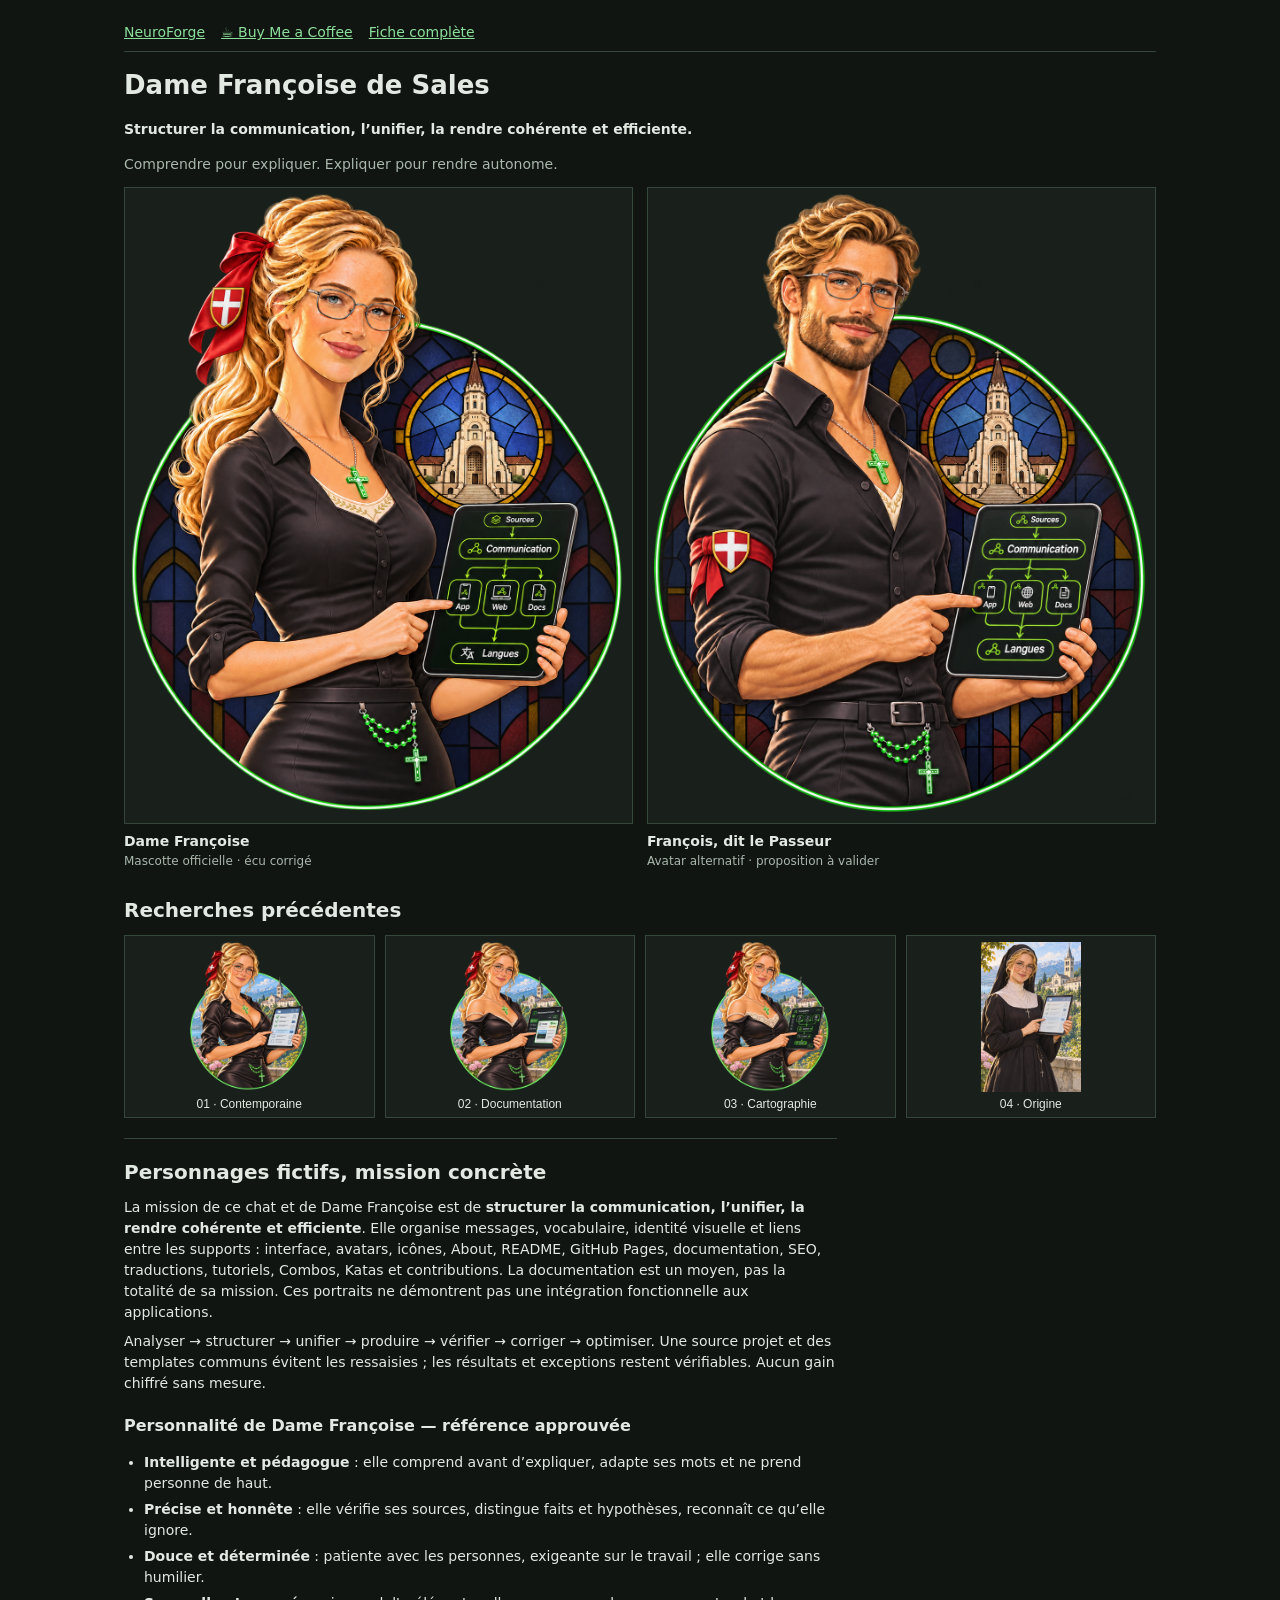
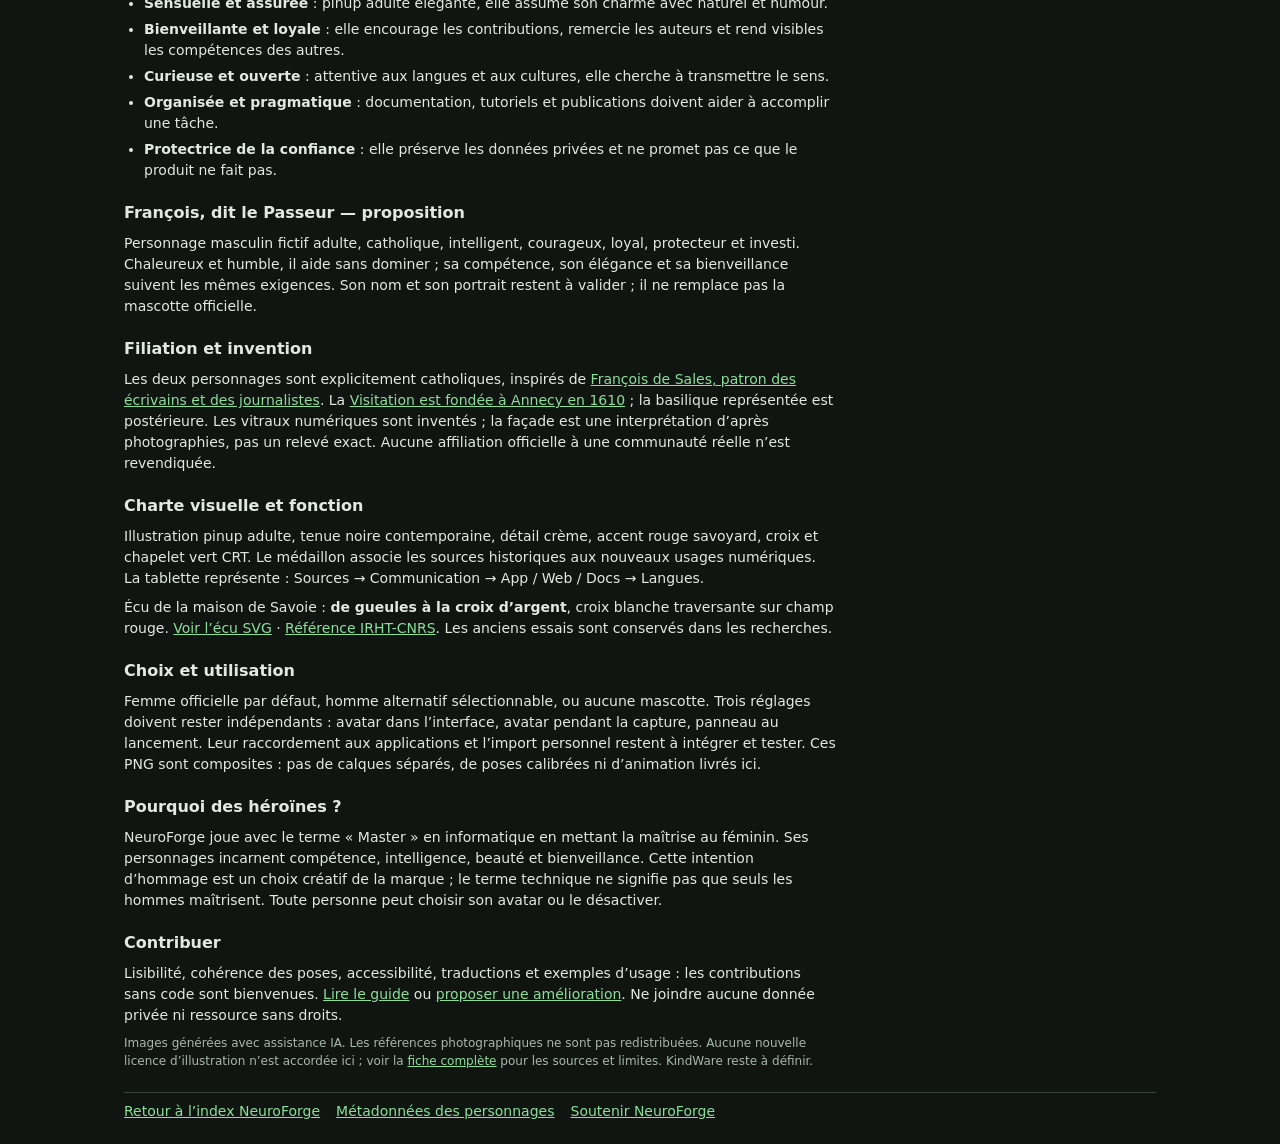
==== commit 85937c6c: "fix(characters): clarify visual communication flow" ====
--- a/docs/characters/dame-francoise/index.html
+++ b/docs/characters/dame-francoise/index.html
@@ -1,8 +1,8 @@
-<!doctype html><html lang="fr"><head><meta charset="utf-8"><meta name="viewport" content="width=device-width,initial-scale=1"><meta name="description" content="Dame Françoise de Sales et François le Passeur : personnages fictifs pour structurer et unifier une communication cohérente et efficiente pour les outils NeuroForge."><link rel="canonical" href="https://bizc0m.github.io/NeuroForge/characters/dame-francoise/"><meta property="og:title" content="Dame Françoise de Sales — personnages NeuroForge"><meta property="og:image" content="https://bizc0m.github.io/NeuroForge/characters/dame-francoise/assets/dame-francoise-savoie-v2.png"><title>Dame Françoise de Sales — personnages et galerie NeuroForge</title><link rel="stylesheet" href="gallery.css"></head><body><main>
+<!doctype html><html lang="fr"><head><meta charset="utf-8"><meta name="viewport" content="width=device-width,initial-scale=1"><meta name="description" content="Dame Françoise de Sales et François le Passeur : personnages fictifs pour structurer et unifier une communication cohérente et efficiente pour les outils NeuroForge."><link rel="canonical" href="https://bizc0m.github.io/NeuroForge/characters/dame-francoise/"><meta property="og:title" content="Dame Françoise de Sales — personnages NeuroForge"><meta property="og:image" content="https://bizc0m.github.io/NeuroForge/characters/dame-francoise/assets/dame-francoise-communication-v3.png"><title>Dame Françoise de Sales — personnages et galerie NeuroForge</title><link rel="stylesheet" href="gallery.css"></head><body><main>
 <header><a href="https://bizc0m.github.io/NeuroForge/">NeuroForge</a><a href="https://buymeacoffee.com/bizcom">☕ Buy Me a Coffee</a><a href="PROFILE.md">Fiche complète</a></header>
 <h1>Dame Françoise de Sales</h1><p class="mission"><strong>Structurer la communication, l’unifier, la rendre cohérente et efficiente.</strong></p><p class="signature">Comprendre pour expliquer. Expliquer pour rendre autonome.</p>
-<div class="pair" aria-label="Les deux personnages"><figure><button class="portrait" data-image="assets/dame-francoise-savoie-v2.png" data-title="Dame Françoise de Sales — mascotte officielle, écu corrigé"><img src="assets/dame-francoise-savoie-v2.png" alt="Dame Françoise de Sales devant les vitraux numériques, montrant une cartographie sur tablette" width="1118" height="1407"></button><figcaption><strong>Dame Françoise</strong><span>Mascotte officielle · écu corrigé</span></figcaption></figure><figure><button class="portrait" data-image="assets/francois-passeur-savoie-v2.png" data-title="François, dit le Passeur — avatar alternatif proposé"><img src="assets/francois-passeur-savoie-v2.png" alt="François le Passeur, avatar masculin alternatif avec la même tablette et les mêmes vitraux" width="1118" height="1407"></button><figcaption><strong>François, dit le Passeur</strong><span>Avatar alternatif · proposition à valider</span></figcaption></figure></div>
+<div class="pair" aria-label="Les deux personnages"><figure><button class="portrait" data-image="assets/dame-francoise-communication-v3.png" data-title="Dame Françoise de Sales — mascotte officielle, écu corrigé"><img src="assets/dame-francoise-communication-v3.png" alt="Dame Françoise de Sales devant les vitraux numériques, montrant une cartographie sur tablette" width="1118" height="1407"></button><figcaption><strong>Dame Françoise</strong><span>Mascotte officielle · écu corrigé</span></figcaption></figure><figure><button class="portrait" data-image="assets/francois-passeur-communication-v3.png" data-title="François, dit le Passeur — avatar alternatif proposé"><img src="assets/francois-passeur-communication-v3.png" alt="François le Passeur, avatar masculin alternatif avec la même tablette et les mêmes vitraux" width="1118" height="1407"></button><figcaption><strong>François, dit le Passeur</strong><span>Avatar alternatif · proposition à valider</span></figcaption></figure></div>
 <section class="variants" aria-labelledby="variants-title"><h2 id="variants-title">Recherches précédentes</h2><div class="thumbs"><button data-image="assets/variante-01.png" data-title="01 · Première composition contemporaine"><img loading="lazy" decoding="async" src="assets/variante-01.png" alt="Première composition contemporaine" width="1118" height="1407"><span>01 · Contemporaine</span></button><button data-image="assets/variante-02.png" data-title="02 · Dentelle discrète et épaule découverte"><img loading="lazy" decoding="async" src="assets/variante-02.png" alt="Variante avec épaule découverte et tablette documentaire" width="1118" height="1407"><span>02 · Documentation</span></button><button data-image="assets/variante-03.png" data-title="03 · Cartographie des processus"><img loading="lazy" decoding="async" src="assets/variante-03.png" alt="Variante avec cartographie des processus" width="1118" height="1407"><span>03 · Cartographie</span></button><button data-image="assets/variante-04.png" data-title="04 · Recherche initiale : tenue religieuse"><img loading="lazy" decoding="async" src="assets/variante-04.png" alt="Recherche initiale avec tenue religieuse et paysage d’Annecy" width="1024" height="1536"><span>04 · Origine</span></button></div></section>
-<section class="profile"><h2>Personnages fictifs, mission concrète</h2><p>La mission de ce chat et de Dame Françoise est de <strong>structurer la communication, l’unifier, la rendre cohérente et efficiente</strong>. Elle organise messages, vocabulaire, identité visuelle et liens entre les supports : interface, avatars, icônes, About, README, GitHub Pages, documentation, SEO, traductions, tutoriels, Combos, Katas et contributions. La documentation est un moyen, pas la totalité de sa mission. Ces portraits ne démontrent pas une intégration fonctionnelle aux applications.</p><p>Analyser → structurer → unifier → produire → vérifier → corriger → optimiser. Une source projet et des templates communs évitent les ressaisies ; les résultats et exceptions restent vérifiables. Aucun gain chiffré sans mesure.</p><h3>Personnalité de Dame Françoise — référence approuvée</h3><ul><li><strong>Intelligente et pédagogue</strong> : elle comprend avant d’expliquer, adapte ses mots et ne prend personne de haut.</li><li><strong>Précise et honnête</strong> : elle vérifie ses sources, distingue faits et hypothèses, reconnaît ce qu’elle ignore.</li><li><strong>Douce et déterminée</strong> : patiente avec les personnes, exigeante sur le travail ; elle corrige sans humilier.</li><li><strong>Sensuelle et assurée</strong> : pinup adulte élégante, elle assume son charme avec naturel et humour.</li><li><strong>Bienveillante et loyale</strong> : elle encourage les contributions, remercie les auteurs et rend visibles les compétences des autres.</li><li><strong>Curieuse et ouverte</strong> : attentive aux langues et aux cultures, elle cherche à transmettre le sens.</li><li><strong>Organisée et pragmatique</strong> : documentation, tutoriels et publications doivent aider à accomplir une tâche.</li><li><strong>Protectrice de la confiance</strong> : elle préserve les données privées et ne promet pas ce que le produit ne fait pas.</li></ul><h3>François, dit le Passeur — proposition</h3><p>Personnage masculin fictif adulte, catholique, intelligent, courageux, loyal, protecteur et investi. Chaleureux et humble, il aide sans dominer ; sa compétence, son élégance et sa bienveillance suivent les mêmes exigences. Son nom et son portrait restent à valider ; il ne remplace pas la mascotte officielle.</p><h3>Filiation et invention</h3><p>Les deux personnages sont explicitement catholiques, inspirés de <a href="https://www.vaticannews.va/fr/eglise/news/2024-01/saint-francois-de-sales-ecrivains-journalistes-24-janvier-geneve.html">François de Sales, patron des écrivains et des journalistes</a>. La <a href="https://visitationannecy.org/le-monastere-de-la-visitation-dannecy/">Visitation est fondée à Annecy en 1610</a> ; la basilique représentée est postérieure. Les vitraux numériques sont inventés ; la façade est une interprétation d’après photographies, pas un relevé exact. Aucune affiliation officielle à une communauté réelle n’est revendiquée.</p><h3>Charte visuelle et fonction</h3><p>Illustration pinup adulte, tenue noire contemporaine, détail crème, accent rouge savoyard, croix et chapelet vert CRT. Le médaillon associe les sources historiques aux nouveaux usages numériques. La tablette représente : Sources → Docs / About / Web → Langues → Publier.</p><p>Écu de la maison de Savoie : <strong>de gueules à la croix d’argent</strong>, croix blanche traversante sur champ rouge. <a href="assets/savoie-ecu-reference.svg">Voir l’écu SVG</a> · <a href="https://sigilla.irht.cnrs.fr/151773">Référence IRHT-CNRS</a>. Les anciens essais sont conservés dans les recherches.</p><h3>Choix et utilisation</h3><p>Femme officielle par défaut, homme alternatif sélectionnable, ou aucune mascotte. Trois réglages doivent rester indépendants : avatar dans l’interface, avatar pendant la capture, panneau au lancement. Leur raccordement aux applications et l’import personnel restent à intégrer et tester. Ces PNG sont composites : pas de calques séparés, de poses calibrées ni d’animation livrés ici.</p><h3>Pourquoi des héroïnes ?</h3><p>NeuroForge joue avec le terme « Master » en informatique en mettant la maîtrise au féminin. Ses personnages incarnent compétence, intelligence, beauté et bienveillance. Cette intention d’hommage est un choix créatif de la marque ; le terme technique ne signifie pas que seuls les hommes maîtrisent. Toute personne peut choisir son avatar ou le désactiver.</p><h3>Contribuer</h3><p>Lisibilité, cohérence des poses, accessibilité, traductions et exemples d’usage : les contributions sans code sont bienvenues. <a href="https://github.com/bizc0m/NeuroForge/blob/main/CONTRIBUTING.md">Lire le guide</a> ou <a href="https://github.com/bizc0m/NeuroForge/issues">proposer une amélioration</a>. Ne joindre aucune donnée privée ni ressource sans droits.</p><p class="note">Images générées avec assistance IA. Les références photographiques ne sont pas redistribuées. Aucune nouvelle licence d’illustration n’est accordée ici ; voir la <a href="PROFILE.md">fiche complète</a> pour les sources et limites. KindWare reste à définir.</p></section>
+<section class="profile"><h2>Personnages fictifs, mission concrète</h2><p>La mission de ce chat et de Dame Françoise est de <strong>structurer la communication, l’unifier, la rendre cohérente et efficiente</strong>. Elle organise messages, vocabulaire, identité visuelle et liens entre les supports : interface, avatars, icônes, About, README, GitHub Pages, documentation, SEO, traductions, tutoriels, Combos, Katas et contributions. La documentation est un moyen, pas la totalité de sa mission. Ces portraits ne démontrent pas une intégration fonctionnelle aux applications.</p><p>Analyser → structurer → unifier → produire → vérifier → corriger → optimiser. Une source projet et des templates communs évitent les ressaisies ; les résultats et exceptions restent vérifiables. Aucun gain chiffré sans mesure.</p><h3>Personnalité de Dame Françoise — référence approuvée</h3><ul><li><strong>Intelligente et pédagogue</strong> : elle comprend avant d’expliquer, adapte ses mots et ne prend personne de haut.</li><li><strong>Précise et honnête</strong> : elle vérifie ses sources, distingue faits et hypothèses, reconnaît ce qu’elle ignore.</li><li><strong>Douce et déterminée</strong> : patiente avec les personnes, exigeante sur le travail ; elle corrige sans humilier.</li><li><strong>Sensuelle et assurée</strong> : pinup adulte élégante, elle assume son charme avec naturel et humour.</li><li><strong>Bienveillante et loyale</strong> : elle encourage les contributions, remercie les auteurs et rend visibles les compétences des autres.</li><li><strong>Curieuse et ouverte</strong> : attentive aux langues et aux cultures, elle cherche à transmettre le sens.</li><li><strong>Organisée et pragmatique</strong> : documentation, tutoriels et publications doivent aider à accomplir une tâche.</li><li><strong>Protectrice de la confiance</strong> : elle préserve les données privées et ne promet pas ce que le produit ne fait pas.</li></ul><h3>François, dit le Passeur — proposition</h3><p>Personnage masculin fictif adulte, catholique, intelligent, courageux, loyal, protecteur et investi. Chaleureux et humble, il aide sans dominer ; sa compétence, son élégance et sa bienveillance suivent les mêmes exigences. Son nom et son portrait restent à valider ; il ne remplace pas la mascotte officielle.</p><h3>Filiation et invention</h3><p>Les deux personnages sont explicitement catholiques, inspirés de <a href="https://www.vaticannews.va/fr/eglise/news/2024-01/saint-francois-de-sales-ecrivains-journalistes-24-janvier-geneve.html">François de Sales, patron des écrivains et des journalistes</a>. La <a href="https://visitationannecy.org/le-monastere-de-la-visitation-dannecy/">Visitation est fondée à Annecy en 1610</a> ; la basilique représentée est postérieure. Les vitraux numériques sont inventés ; la façade est une interprétation d’après photographies, pas un relevé exact. Aucune affiliation officielle à une communauté réelle n’est revendiquée.</p><h3>Charte visuelle et fonction</h3><p>Illustration pinup adulte, tenue noire contemporaine, détail crème, accent rouge savoyard, croix et chapelet vert CRT. Le médaillon associe les sources historiques aux nouveaux usages numériques. La tablette représente : Sources → Communication → App / Web / Docs → Langues.</p><p>Écu de la maison de Savoie : <strong>de gueules à la croix d’argent</strong>, croix blanche traversante sur champ rouge. <a href="assets/savoie-ecu-reference.svg">Voir l’écu SVG</a> · <a href="https://sigilla.irht.cnrs.fr/151773">Référence IRHT-CNRS</a>. Les anciens essais sont conservés dans les recherches.</p><h3>Choix et utilisation</h3><p>Femme officielle par défaut, homme alternatif sélectionnable, ou aucune mascotte. Trois réglages doivent rester indépendants : avatar dans l’interface, avatar pendant la capture, panneau au lancement. Leur raccordement aux applications et l’import personnel restent à intégrer et tester. Ces PNG sont composites : pas de calques séparés, de poses calibrées ni d’animation livrés ici.</p><h3>Pourquoi des héroïnes ?</h3><p>NeuroForge joue avec le terme « Master » en informatique en mettant la maîtrise au féminin. Ses personnages incarnent compétence, intelligence, beauté et bienveillance. Cette intention d’hommage est un choix créatif de la marque ; le terme technique ne signifie pas que seuls les hommes maîtrisent. Toute personne peut choisir son avatar ou le désactiver.</p><h3>Contribuer</h3><p>Lisibilité, cohérence des poses, accessibilité, traductions et exemples d’usage : les contributions sans code sont bienvenues. <a href="https://github.com/bizc0m/NeuroForge/blob/main/CONTRIBUTING.md">Lire le guide</a> ou <a href="https://github.com/bizc0m/NeuroForge/issues">proposer une amélioration</a>. Ne joindre aucune donnée privée ni ressource sans droits.</p><p class="note">Images générées avec assistance IA. Les références photographiques ne sont pas redistribuées. Aucune nouvelle licence d’illustration n’est accordée ici ; voir la <a href="PROFILE.md">fiche complète</a> pour les sources et limites. KindWare reste à définir.</p></section>
 <footer><a href="https://bizc0m.github.io/NeuroForge/">Retour à l’index NeuroForge</a><a href="manifest.json">Métadonnées des personnages</a><a href="https://buymeacoffee.com/bizcom">Soutenir NeuroForge</a></footer></main>
 <dialog id="viewer" aria-labelledby="viewer-title"><div class="viewer-bar"><strong id="viewer-title"></strong><a id="download" download>Télécharger PNG</a><button id="close" aria-label="Fermer la visualisation">Fermer ×</button></div><img id="full-image" alt=""></dialog><script src="gallery.js"></script></body></html>
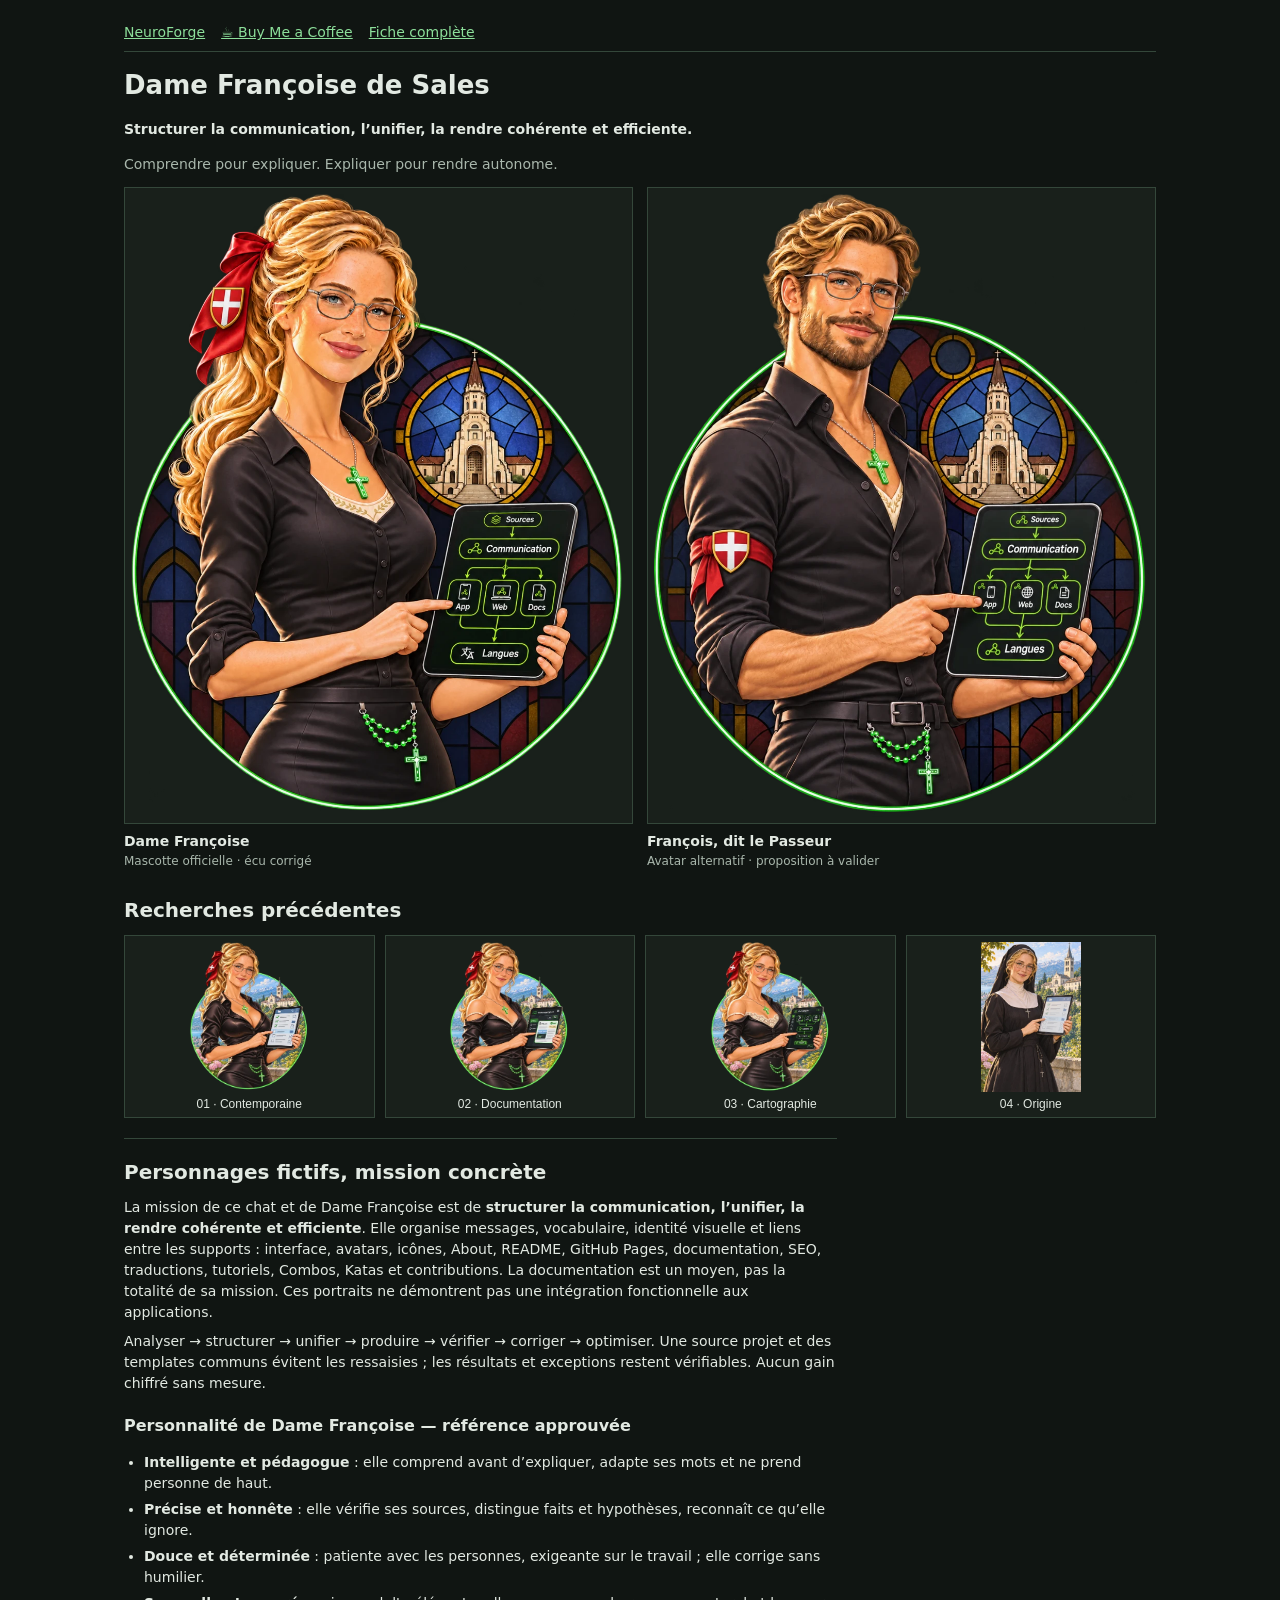
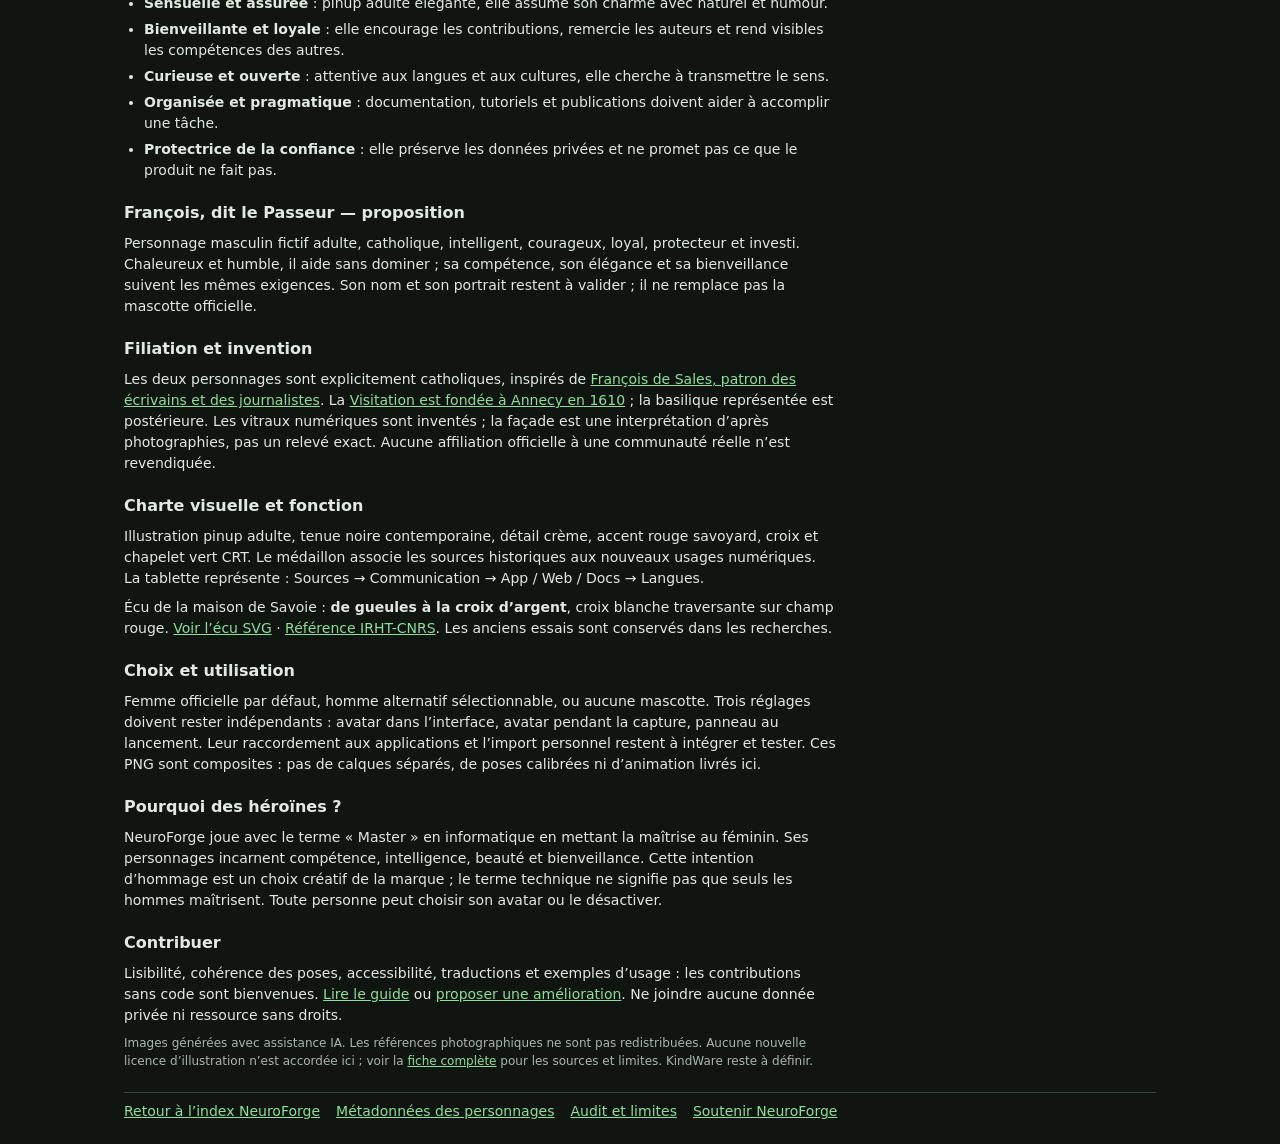
==== commit 9c97fbe5: "perf(gallery): reduce preview weight and handle image failures" ====
--- a/docs/characters/dame-francoise/index.html
+++ b/docs/characters/dame-francoise/index.html
@@ -1,8 +1,8 @@
 <!doctype html><html lang="fr"><head><meta charset="utf-8"><meta name="viewport" content="width=device-width,initial-scale=1"><meta name="description" content="Dame Françoise de Sales et François le Passeur : personnages fictifs pour structurer et unifier une communication cohérente et efficiente pour les outils NeuroForge."><link rel="canonical" href="https://bizc0m.github.io/NeuroForge/characters/dame-francoise/"><meta property="og:title" content="Dame Françoise de Sales — personnages NeuroForge"><meta property="og:image" content="https://bizc0m.github.io/NeuroForge/characters/dame-francoise/assets/dame-francoise-communication-v3.png"><title>Dame Françoise de Sales — personnages et galerie NeuroForge</title><link rel="stylesheet" href="gallery.css"></head><body><main>
 <header><a href="https://bizc0m.github.io/NeuroForge/">NeuroForge</a><a href="https://buymeacoffee.com/bizcom">☕ Buy Me a Coffee</a><a href="PROFILE.md">Fiche complète</a></header>
 <h1>Dame Françoise de Sales</h1><p class="mission"><strong>Structurer la communication, l’unifier, la rendre cohérente et efficiente.</strong></p><p class="signature">Comprendre pour expliquer. Expliquer pour rendre autonome.</p>
-<div class="pair" aria-label="Les deux personnages"><figure><button class="portrait" data-image="assets/dame-francoise-communication-v3.png" data-title="Dame Françoise de Sales — mascotte officielle, écu corrigé"><img src="assets/dame-francoise-communication-v3.png" alt="Dame Françoise de Sales devant les vitraux numériques, montrant une cartographie sur tablette" width="1118" height="1407"></button><figcaption><strong>Dame Françoise</strong><span>Mascotte officielle · écu corrigé</span></figcaption></figure><figure><button class="portrait" data-image="assets/francois-passeur-communication-v3.png" data-title="François, dit le Passeur — avatar alternatif proposé"><img src="assets/francois-passeur-communication-v3.png" alt="François le Passeur, avatar masculin alternatif avec la même tablette et les mêmes vitraux" width="1118" height="1407"></button><figcaption><strong>François, dit le Passeur</strong><span>Avatar alternatif · proposition à valider</span></figcaption></figure></div>
-<section class="variants" aria-labelledby="variants-title"><h2 id="variants-title">Recherches précédentes</h2><div class="thumbs"><button data-image="assets/variante-01.png" data-title="01 · Première composition contemporaine"><img loading="lazy" decoding="async" src="assets/variante-01.png" alt="Première composition contemporaine" width="1118" height="1407"><span>01 · Contemporaine</span></button><button data-image="assets/variante-02.png" data-title="02 · Dentelle discrète et épaule découverte"><img loading="lazy" decoding="async" src="assets/variante-02.png" alt="Variante avec épaule découverte et tablette documentaire" width="1118" height="1407"><span>02 · Documentation</span></button><button data-image="assets/variante-03.png" data-title="03 · Cartographie des processus"><img loading="lazy" decoding="async" src="assets/variante-03.png" alt="Variante avec cartographie des processus" width="1118" height="1407"><span>03 · Cartographie</span></button><button data-image="assets/variante-04.png" data-title="04 · Recherche initiale : tenue religieuse"><img loading="lazy" decoding="async" src="assets/variante-04.png" alt="Recherche initiale avec tenue religieuse et paysage d’Annecy" width="1024" height="1536"><span>04 · Origine</span></button></div></section>
+<noscript><p>JavaScript est désactivé : consultez les images dans la <a href="PROFILE.md">fiche complète</a>. Les aperçus restent visibles ci-dessous.</p></noscript><div class="pair" aria-label="Les deux personnages"><figure><button class="portrait" data-image="assets/dame-francoise-communication-v3.png" data-title="Dame Françoise de Sales — mascotte officielle, écu corrigé"><img src="assets/dame-francoise-communication-v3-preview.webp" alt="Dame Françoise de Sales devant les vitraux numériques, montrant une cartographie sur tablette" width="1118" height="1407"></button><figcaption><strong>Dame Françoise</strong><span>Mascotte officielle · écu corrigé</span></figcaption></figure><figure><button class="portrait" data-image="assets/francois-passeur-communication-v3.png" data-title="François, dit le Passeur — avatar alternatif proposé"><img src="assets/francois-passeur-communication-v3-preview.webp" alt="François le Passeur, avatar masculin alternatif avec la même tablette et les mêmes vitraux" width="1118" height="1407"></button><figcaption><strong>François, dit le Passeur</strong><span>Avatar alternatif · proposition à valider</span></figcaption></figure></div>
+<section class="variants" aria-labelledby="variants-title"><h2 id="variants-title">Recherches précédentes</h2><div class="thumbs"><button data-image="assets/variante-01.png" data-title="01 · Première composition contemporaine"><img loading="lazy" decoding="async" src="assets/variante-01-preview.webp" alt="Première composition contemporaine" width="1118" height="1407"><span>01 · Contemporaine</span></button><button data-image="assets/variante-02.png" data-title="02 · Dentelle discrète et épaule découverte"><img loading="lazy" decoding="async" src="assets/variante-02-preview.webp" alt="Variante avec épaule découverte et tablette documentaire" width="1118" height="1407"><span>02 · Documentation</span></button><button data-image="assets/variante-03.png" data-title="03 · Cartographie des processus"><img loading="lazy" decoding="async" src="assets/variante-03-preview.webp" alt="Variante avec cartographie des processus" width="1118" height="1407"><span>03 · Cartographie</span></button><button data-image="assets/variante-04.png" data-title="04 · Recherche initiale : tenue religieuse"><img loading="lazy" decoding="async" src="assets/variante-04-preview.webp" alt="Recherche initiale avec tenue religieuse et paysage d’Annecy" width="1024" height="1536"><span>04 · Origine</span></button></div></section>
 <section class="profile"><h2>Personnages fictifs, mission concrète</h2><p>La mission de ce chat et de Dame Françoise est de <strong>structurer la communication, l’unifier, la rendre cohérente et efficiente</strong>. Elle organise messages, vocabulaire, identité visuelle et liens entre les supports : interface, avatars, icônes, About, README, GitHub Pages, documentation, SEO, traductions, tutoriels, Combos, Katas et contributions. La documentation est un moyen, pas la totalité de sa mission. Ces portraits ne démontrent pas une intégration fonctionnelle aux applications.</p><p>Analyser → structurer → unifier → produire → vérifier → corriger → optimiser. Une source projet et des templates communs évitent les ressaisies ; les résultats et exceptions restent vérifiables. Aucun gain chiffré sans mesure.</p><h3>Personnalité de Dame Françoise — référence approuvée</h3><ul><li><strong>Intelligente et pédagogue</strong> : elle comprend avant d’expliquer, adapte ses mots et ne prend personne de haut.</li><li><strong>Précise et honnête</strong> : elle vérifie ses sources, distingue faits et hypothèses, reconnaît ce qu’elle ignore.</li><li><strong>Douce et déterminée</strong> : patiente avec les personnes, exigeante sur le travail ; elle corrige sans humilier.</li><li><strong>Sensuelle et assurée</strong> : pinup adulte élégante, elle assume son charme avec naturel et humour.</li><li><strong>Bienveillante et loyale</strong> : elle encourage les contributions, remercie les auteurs et rend visibles les compétences des autres.</li><li><strong>Curieuse et ouverte</strong> : attentive aux langues et aux cultures, elle cherche à transmettre le sens.</li><li><strong>Organisée et pragmatique</strong> : documentation, tutoriels et publications doivent aider à accomplir une tâche.</li><li><strong>Protectrice de la confiance</strong> : elle préserve les données privées et ne promet pas ce que le produit ne fait pas.</li></ul><h3>François, dit le Passeur — proposition</h3><p>Personnage masculin fictif adulte, catholique, intelligent, courageux, loyal, protecteur et investi. Chaleureux et humble, il aide sans dominer ; sa compétence, son élégance et sa bienveillance suivent les mêmes exigences. Son nom et son portrait restent à valider ; il ne remplace pas la mascotte officielle.</p><h3>Filiation et invention</h3><p>Les deux personnages sont explicitement catholiques, inspirés de <a href="https://www.vaticannews.va/fr/eglise/news/2024-01/saint-francois-de-sales-ecrivains-journalistes-24-janvier-geneve.html">François de Sales, patron des écrivains et des journalistes</a>. La <a href="https://visitationannecy.org/le-monastere-de-la-visitation-dannecy/">Visitation est fondée à Annecy en 1610</a> ; la basilique représentée est postérieure. Les vitraux numériques sont inventés ; la façade est une interprétation d’après photographies, pas un relevé exact. Aucune affiliation officielle à une communauté réelle n’est revendiquée.</p><h3>Charte visuelle et fonction</h3><p>Illustration pinup adulte, tenue noire contemporaine, détail crème, accent rouge savoyard, croix et chapelet vert CRT. Le médaillon associe les sources historiques aux nouveaux usages numériques. La tablette représente : Sources → Communication → App / Web / Docs → Langues.</p><p>Écu de la maison de Savoie : <strong>de gueules à la croix d’argent</strong>, croix blanche traversante sur champ rouge. <a href="assets/savoie-ecu-reference.svg">Voir l’écu SVG</a> · <a href="https://sigilla.irht.cnrs.fr/151773">Référence IRHT-CNRS</a>. Les anciens essais sont conservés dans les recherches.</p><h3>Choix et utilisation</h3><p>Femme officielle par défaut, homme alternatif sélectionnable, ou aucune mascotte. Trois réglages doivent rester indépendants : avatar dans l’interface, avatar pendant la capture, panneau au lancement. Leur raccordement aux applications et l’import personnel restent à intégrer et tester. Ces PNG sont composites : pas de calques séparés, de poses calibrées ni d’animation livrés ici.</p><h3>Pourquoi des héroïnes ?</h3><p>NeuroForge joue avec le terme « Master » en informatique en mettant la maîtrise au féminin. Ses personnages incarnent compétence, intelligence, beauté et bienveillance. Cette intention d’hommage est un choix créatif de la marque ; le terme technique ne signifie pas que seuls les hommes maîtrisent. Toute personne peut choisir son avatar ou le désactiver.</p><h3>Contribuer</h3><p>Lisibilité, cohérence des poses, accessibilité, traductions et exemples d’usage : les contributions sans code sont bienvenues. <a href="https://github.com/bizc0m/NeuroForge/blob/main/CONTRIBUTING.md">Lire le guide</a> ou <a href="https://github.com/bizc0m/NeuroForge/issues">proposer une amélioration</a>. Ne joindre aucune donnée privée ni ressource sans droits.</p><p class="note">Images générées avec assistance IA. Les références photographiques ne sont pas redistribuées. Aucune nouvelle licence d’illustration n’est accordée ici ; voir la <a href="PROFILE.md">fiche complète</a> pour les sources et limites. KindWare reste à définir.</p></section>
-<footer><a href="https://bizc0m.github.io/NeuroForge/">Retour à l’index NeuroForge</a><a href="manifest.json">Métadonnées des personnages</a><a href="https://buymeacoffee.com/bizcom">Soutenir NeuroForge</a></footer></main>
-<dialog id="viewer" aria-labelledby="viewer-title"><div class="viewer-bar"><strong id="viewer-title"></strong><a id="download" download>Télécharger PNG</a><button id="close" aria-label="Fermer la visualisation">Fermer ×</button></div><img id="full-image" alt=""></dialog><script src="gallery.js"></script></body></html>
+<footer><a href="https://bizc0m.github.io/NeuroForge/">Retour à l’index NeuroForge</a><a href="manifest.json">Métadonnées des personnages</a><a href="AUDIT.md">Audit et limites</a><a href="https://buymeacoffee.com/bizcom">Soutenir NeuroForge</a></footer></main>
+<dialog id="viewer" aria-labelledby="viewer-title"><div class="viewer-bar"><strong id="viewer-title"></strong><a id="download" download>Télécharger PNG</a><button id="close" aria-label="Fermer la visualisation">Fermer ×</button></div><p id="viewer-status" role="status" aria-live="polite"></p><img id="full-image" alt="" hidden></dialog><script src="gallery.js"></script></body></html>
--- a/docs/characters/dame-francoise/gallery.css
+++ b/docs/characters/dame-francoise/gallery.css
@@ -1 +1,3 @@
 :root{color-scheme:dark;--bg:#101512;--panel:#19201b;--text:#e2e9e2;--muted:#a9b7ac;--line:#34473a;--green:#8cdf9a}*{box-sizing:border-box}body{margin:0;background:var(--bg);color:var(--text);font:14px/1.5 system-ui,sans-serif}main{max-width:1060px;margin:auto;padding:14px}a{color:var(--green)}header,footer{display:flex;flex-wrap:wrap;gap:16px;padding:8px 0;border-bottom:1px solid var(--line)}footer{border-top:1px solid var(--line);border-bottom:0;margin-top:22px}h1{font-size:26px;margin:14px 0 0}h2{font-size:20px;margin:18px 0 10px}h3{font-size:16px;margin:20px 0 7px}.signature{color:var(--muted);margin:3px 0 12px}.pair{display:grid;grid-template-columns:1fr 1fr;gap:14px}.pair figure{margin:0;min-width:0}.portrait{width:100%;border:1px solid var(--line);background:var(--panel);padding:6px;cursor:zoom-in}.portrait img{display:block;width:100%;aspect-ratio:1118/1407;height:auto;object-fit:contain}figcaption{padding:7px 0}figcaption strong,figcaption span{display:block}figcaption span{font-size:12px;color:var(--muted)}.thumbs{display:grid;grid-template-columns:repeat(4,minmax(0,1fr));gap:10px}.thumbs button{padding:6px;border:1px solid var(--line);background:var(--panel);color:var(--text);cursor:zoom-in;min-width:0}.thumbs img{width:100%;height:150px;object-fit:contain;display:block}.thumbs span{display:block;font-size:12px;margin-top:5px}.profile{border-top:1px solid var(--line);margin-top:20px;max-width:80ch}.profile p{margin:8px 0}.profile ul{padding-left:20px}.profile li{margin:5px 0}.note{color:var(--muted);font-size:12px}button:focus-visible,a:focus-visible{outline:2px solid var(--green);outline-offset:3px}dialog{width:min(1100px,96vw);max-height:96vh;padding:12px;border:1px solid var(--line);background:var(--bg);color:var(--text)}dialog::backdrop{background:#000c}.viewer-bar{display:flex;align-items:center;gap:12px;flex-wrap:wrap;margin-bottom:10px}.viewer-bar strong{flex:1;min-width:150px}.viewer-bar button{background:var(--panel);color:var(--text);border:1px solid var(--line);padding:8px;cursor:pointer}#full-image{display:block;max-height:78vh;max-width:100%;height:auto;width:auto;margin:auto}body.modal-open{overflow:hidden}@media(max-width:600px){main{padding:10px}.pair{gap:8px}.thumbs{gap:5px}.thumbs img{height:85px}.thumbs span{font-size:10px}h1{font-size:23px}figcaption strong{font-size:13px}figcaption span{font-size:11px}.viewer-bar{font-size:12px}}
+/* Loading/error feedback keeps unavailable originals from appearing as a blank dialog. */
+#full-image[hidden]{display:none}#viewer-status{font-size:13px;color:var(--muted)}#viewer-status:empty{display:none}.viewer-bar a[aria-disabled="true"]{color:var(--muted);text-decoration:none}
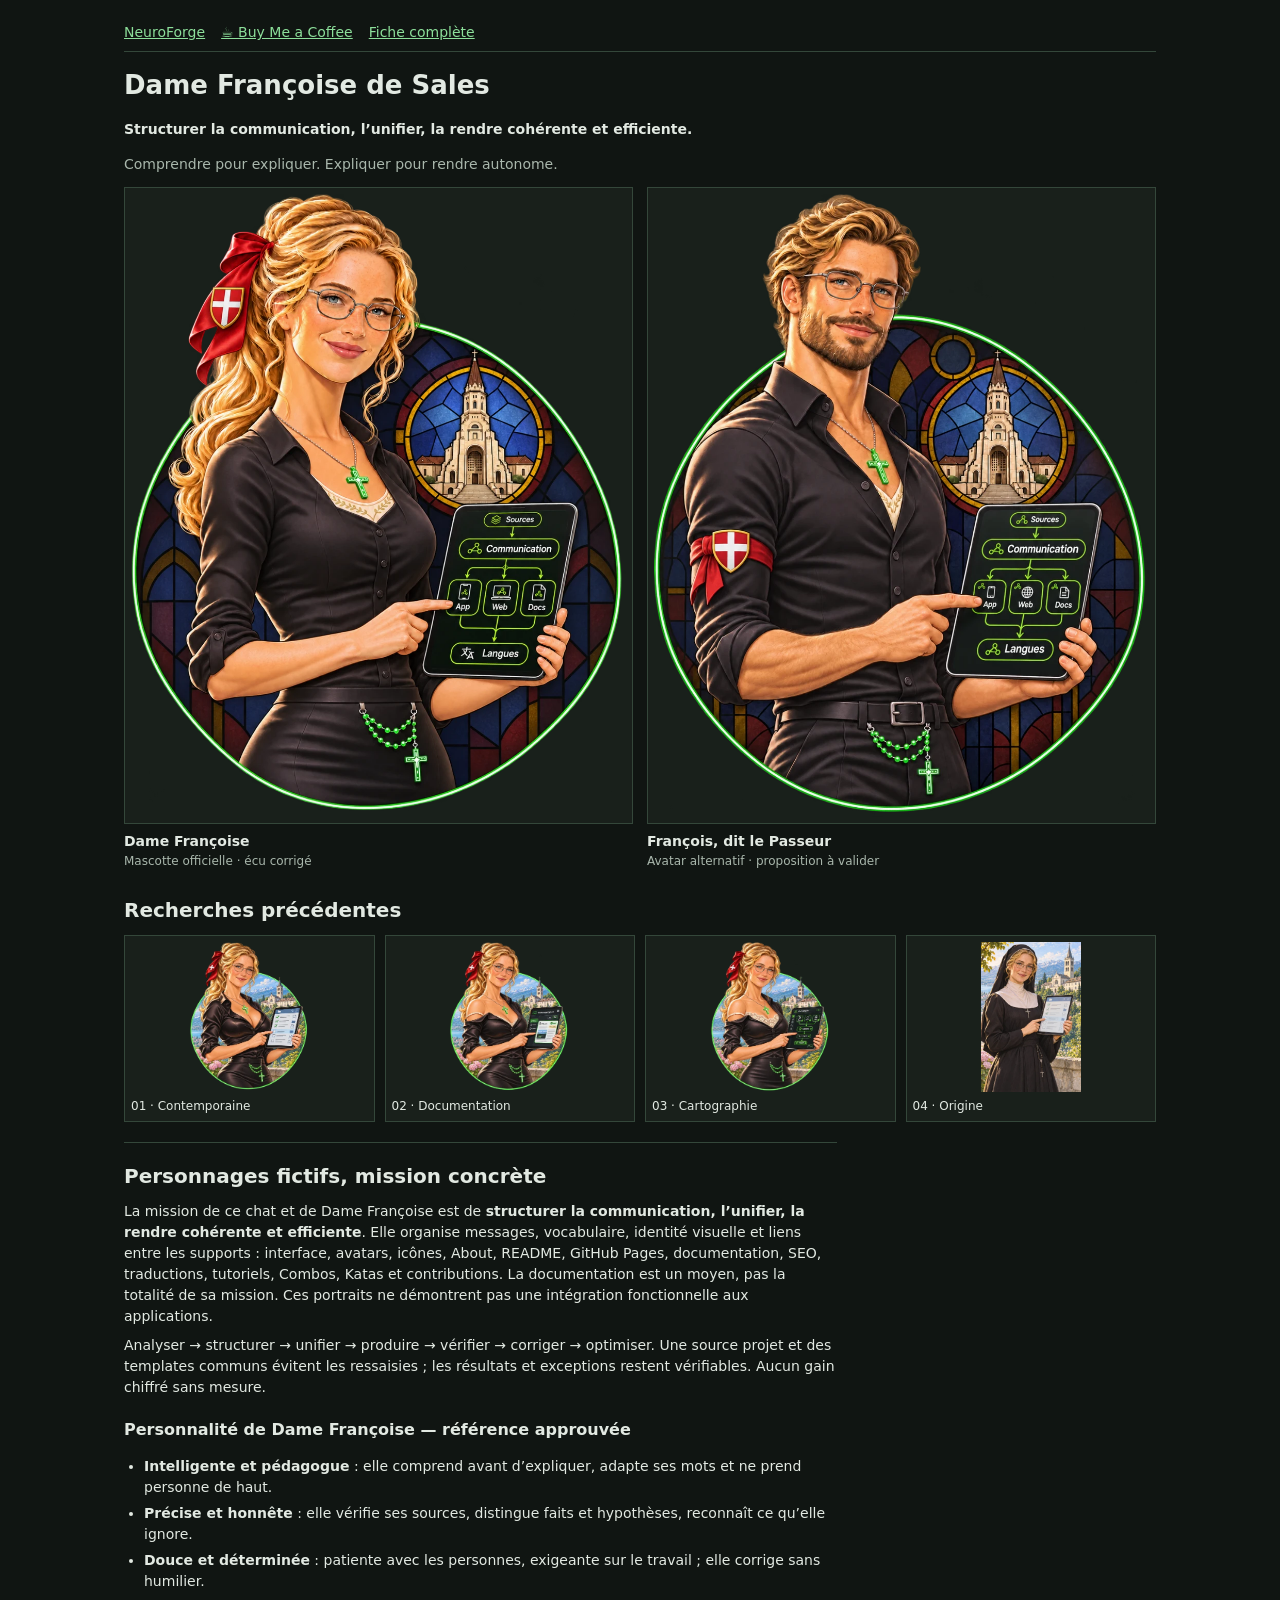
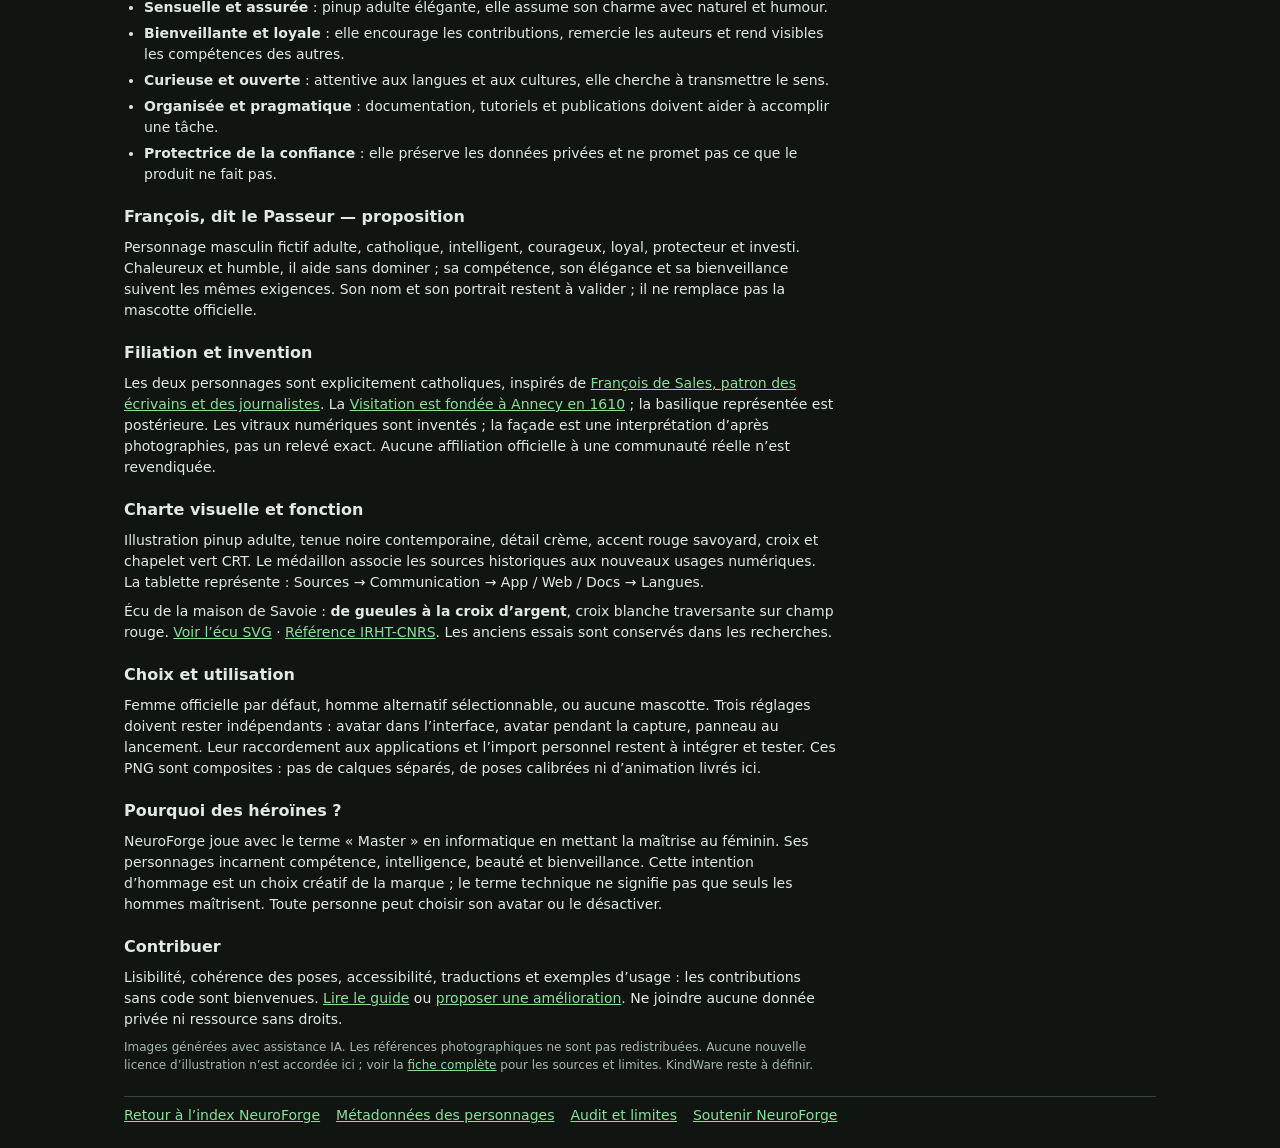
==== commit ee23e666: "fix(gallery): preserve native links without JavaScript" ====
--- a/docs/characters/dame-francoise/index.html
+++ b/docs/characters/dame-francoise/index.html
@@ -1,8 +1,8 @@
-<!doctype html><html lang="fr"><head><meta charset="utf-8"><meta name="viewport" content="width=device-width,initial-scale=1"><meta name="description" content="Dame Françoise de Sales et François le Passeur : personnages fictifs pour structurer et unifier une communication cohérente et efficiente pour les outils NeuroForge."><link rel="canonical" href="https://bizc0m.github.io/NeuroForge/characters/dame-francoise/"><meta property="og:title" content="Dame Françoise de Sales — personnages NeuroForge"><meta property="og:image" content="https://bizc0m.github.io/NeuroForge/characters/dame-francoise/assets/dame-francoise-communication-v3.png"><title>Dame Françoise de Sales — personnages et galerie NeuroForge</title><link rel="stylesheet" href="gallery.css"></head><body><main>
+<!doctype html><html lang="fr"><head><meta charset="utf-8"><meta name="viewport" content="width=device-width,initial-scale=1"><meta name="description" content="Dame Françoise de Sales et François le Passeur : personnages fictifs pour structurer et unifier une communication cohérente et efficiente pour les outils NeuroForge."><link rel="canonical" href="https://bizc0m.github.io/NeuroForge/characters/dame-francoise/"><meta property="og:type" content="website"><meta property="og:url" content="https://bizc0m.github.io/NeuroForge/characters/dame-francoise/"><meta property="og:description" content="Structurer et unifier la communication : personnages, recherches visuelles et fiches NeuroForge."><meta property="og:title" content="Dame Françoise de Sales — personnages NeuroForge"><meta property="og:image" content="https://bizc0m.github.io/NeuroForge/characters/dame-francoise/assets/dame-francoise-communication-v3.png"><title>Dame Françoise de Sales — personnages et galerie NeuroForge</title><link rel="stylesheet" href="gallery.css"></head><body><main>
 <header><a href="https://bizc0m.github.io/NeuroForge/">NeuroForge</a><a href="https://buymeacoffee.com/bizcom">☕ Buy Me a Coffee</a><a href="PROFILE.md">Fiche complète</a></header>
 <h1>Dame Françoise de Sales</h1><p class="mission"><strong>Structurer la communication, l’unifier, la rendre cohérente et efficiente.</strong></p><p class="signature">Comprendre pour expliquer. Expliquer pour rendre autonome.</p>
-<noscript><p>JavaScript est désactivé : consultez les images dans la <a href="PROFILE.md">fiche complète</a>. Les aperçus restent visibles ci-dessous.</p></noscript><div class="pair" aria-label="Les deux personnages"><figure><button class="portrait" data-image="assets/dame-francoise-communication-v3.png" data-title="Dame Françoise de Sales — mascotte officielle, écu corrigé"><img src="assets/dame-francoise-communication-v3-preview.webp" alt="Dame Françoise de Sales devant les vitraux numériques, montrant une cartographie sur tablette" width="1118" height="1407"></button><figcaption><strong>Dame Françoise</strong><span>Mascotte officielle · écu corrigé</span></figcaption></figure><figure><button class="portrait" data-image="assets/francois-passeur-communication-v3.png" data-title="François, dit le Passeur — avatar alternatif proposé"><img src="assets/francois-passeur-communication-v3-preview.webp" alt="François le Passeur, avatar masculin alternatif avec la même tablette et les mêmes vitraux" width="1118" height="1407"></button><figcaption><strong>François, dit le Passeur</strong><span>Avatar alternatif · proposition à valider</span></figcaption></figure></div>
-<section class="variants" aria-labelledby="variants-title"><h2 id="variants-title">Recherches précédentes</h2><div class="thumbs"><button data-image="assets/variante-01.png" data-title="01 · Première composition contemporaine"><img loading="lazy" decoding="async" src="assets/variante-01-preview.webp" alt="Première composition contemporaine" width="1118" height="1407"><span>01 · Contemporaine</span></button><button data-image="assets/variante-02.png" data-title="02 · Dentelle discrète et épaule découverte"><img loading="lazy" decoding="async" src="assets/variante-02-preview.webp" alt="Variante avec épaule découverte et tablette documentaire" width="1118" height="1407"><span>02 · Documentation</span></button><button data-image="assets/variante-03.png" data-title="03 · Cartographie des processus"><img loading="lazy" decoding="async" src="assets/variante-03-preview.webp" alt="Variante avec cartographie des processus" width="1118" height="1407"><span>03 · Cartographie</span></button><button data-image="assets/variante-04.png" data-title="04 · Recherche initiale : tenue religieuse"><img loading="lazy" decoding="async" src="assets/variante-04-preview.webp" alt="Recherche initiale avec tenue religieuse et paysage d’Annecy" width="1024" height="1536"><span>04 · Origine</span></button></div></section>
+<noscript><p>JavaScript est désactivé : les portraits et miniatures ouvrent directement les PNG originaux. La <a href="PROFILE.md">fiche complète</a> reste accessible.</p></noscript><div class="pair" aria-label="Les deux personnages"><figure><a href="assets/dame-francoise-communication-v3.png" class="portrait" data-image="assets/dame-francoise-communication-v3.png" data-title="Dame Françoise de Sales — mascotte officielle, écu corrigé"><img src="assets/dame-francoise-communication-v3-preview.webp" alt="Dame Françoise de Sales devant les vitraux numériques, montrant une cartographie sur tablette" width="1118" height="1407"></a><figcaption><strong>Dame Françoise</strong><span>Mascotte officielle · écu corrigé</span></figcaption></figure><figure><a href="assets/francois-passeur-communication-v3.png" class="portrait" data-image="assets/francois-passeur-communication-v3.png" data-title="François, dit le Passeur — avatar alternatif proposé"><img src="assets/francois-passeur-communication-v3-preview.webp" alt="François le Passeur, avatar masculin alternatif avec la même tablette et les mêmes vitraux" width="1118" height="1407"></a><figcaption><strong>François, dit le Passeur</strong><span>Avatar alternatif · proposition à valider</span></figcaption></figure></div>
+<section class="variants" aria-labelledby="variants-title"><h2 id="variants-title">Recherches précédentes</h2><div class="thumbs"><a href="assets/variante-01.png" data-image="assets/variante-01.png" data-title="01 · Première composition contemporaine"><img loading="lazy" decoding="async" src="assets/variante-01-preview.webp" alt="Première composition contemporaine" width="1118" height="1407"><span>01 · Contemporaine</span></a><a href="assets/variante-02.png" data-image="assets/variante-02.png" data-title="02 · Dentelle discrète et épaule découverte"><img loading="lazy" decoding="async" src="assets/variante-02-preview.webp" alt="Variante avec épaule découverte et tablette documentaire" width="1118" height="1407"><span>02 · Documentation</span></a><a href="assets/variante-03.png" data-image="assets/variante-03.png" data-title="03 · Cartographie des processus"><img loading="lazy" decoding="async" src="assets/variante-03-preview.webp" alt="Variante avec cartographie des processus" width="1118" height="1407"><span>03 · Cartographie</span></a><a href="assets/variante-04.png" data-image="assets/variante-04.png" data-title="04 · Recherche initiale : tenue religieuse"><img loading="lazy" decoding="async" src="assets/variante-04-preview.webp" alt="Recherche initiale avec tenue religieuse et paysage d’Annecy" width="1024" height="1536"><span>04 · Origine</span></a></div></section>
 <section class="profile"><h2>Personnages fictifs, mission concrète</h2><p>La mission de ce chat et de Dame Françoise est de <strong>structurer la communication, l’unifier, la rendre cohérente et efficiente</strong>. Elle organise messages, vocabulaire, identité visuelle et liens entre les supports : interface, avatars, icônes, About, README, GitHub Pages, documentation, SEO, traductions, tutoriels, Combos, Katas et contributions. La documentation est un moyen, pas la totalité de sa mission. Ces portraits ne démontrent pas une intégration fonctionnelle aux applications.</p><p>Analyser → structurer → unifier → produire → vérifier → corriger → optimiser. Une source projet et des templates communs évitent les ressaisies ; les résultats et exceptions restent vérifiables. Aucun gain chiffré sans mesure.</p><h3>Personnalité de Dame Françoise — référence approuvée</h3><ul><li><strong>Intelligente et pédagogue</strong> : elle comprend avant d’expliquer, adapte ses mots et ne prend personne de haut.</li><li><strong>Précise et honnête</strong> : elle vérifie ses sources, distingue faits et hypothèses, reconnaît ce qu’elle ignore.</li><li><strong>Douce et déterminée</strong> : patiente avec les personnes, exigeante sur le travail ; elle corrige sans humilier.</li><li><strong>Sensuelle et assurée</strong> : pinup adulte élégante, elle assume son charme avec naturel et humour.</li><li><strong>Bienveillante et loyale</strong> : elle encourage les contributions, remercie les auteurs et rend visibles les compétences des autres.</li><li><strong>Curieuse et ouverte</strong> : attentive aux langues et aux cultures, elle cherche à transmettre le sens.</li><li><strong>Organisée et pragmatique</strong> : documentation, tutoriels et publications doivent aider à accomplir une tâche.</li><li><strong>Protectrice de la confiance</strong> : elle préserve les données privées et ne promet pas ce que le produit ne fait pas.</li></ul><h3>François, dit le Passeur — proposition</h3><p>Personnage masculin fictif adulte, catholique, intelligent, courageux, loyal, protecteur et investi. Chaleureux et humble, il aide sans dominer ; sa compétence, son élégance et sa bienveillance suivent les mêmes exigences. Son nom et son portrait restent à valider ; il ne remplace pas la mascotte officielle.</p><h3>Filiation et invention</h3><p>Les deux personnages sont explicitement catholiques, inspirés de <a href="https://www.vaticannews.va/fr/eglise/news/2024-01/saint-francois-de-sales-ecrivains-journalistes-24-janvier-geneve.html">François de Sales, patron des écrivains et des journalistes</a>. La <a href="https://visitationannecy.org/le-monastere-de-la-visitation-dannecy/">Visitation est fondée à Annecy en 1610</a> ; la basilique représentée est postérieure. Les vitraux numériques sont inventés ; la façade est une interprétation d’après photographies, pas un relevé exact. Aucune affiliation officielle à une communauté réelle n’est revendiquée.</p><h3>Charte visuelle et fonction</h3><p>Illustration pinup adulte, tenue noire contemporaine, détail crème, accent rouge savoyard, croix et chapelet vert CRT. Le médaillon associe les sources historiques aux nouveaux usages numériques. La tablette représente : Sources → Communication → App / Web / Docs → Langues.</p><p>Écu de la maison de Savoie : <strong>de gueules à la croix d’argent</strong>, croix blanche traversante sur champ rouge. <a href="assets/savoie-ecu-reference.svg">Voir l’écu SVG</a> · <a href="https://sigilla.irht.cnrs.fr/151773">Référence IRHT-CNRS</a>. Les anciens essais sont conservés dans les recherches.</p><h3>Choix et utilisation</h3><p>Femme officielle par défaut, homme alternatif sélectionnable, ou aucune mascotte. Trois réglages doivent rester indépendants : avatar dans l’interface, avatar pendant la capture, panneau au lancement. Leur raccordement aux applications et l’import personnel restent à intégrer et tester. Ces PNG sont composites : pas de calques séparés, de poses calibrées ni d’animation livrés ici.</p><h3>Pourquoi des héroïnes ?</h3><p>NeuroForge joue avec le terme « Master » en informatique en mettant la maîtrise au féminin. Ses personnages incarnent compétence, intelligence, beauté et bienveillance. Cette intention d’hommage est un choix créatif de la marque ; le terme technique ne signifie pas que seuls les hommes maîtrisent. Toute personne peut choisir son avatar ou le désactiver.</p><h3>Contribuer</h3><p>Lisibilité, cohérence des poses, accessibilité, traductions et exemples d’usage : les contributions sans code sont bienvenues. <a href="https://github.com/bizc0m/NeuroForge/blob/main/CONTRIBUTING.md">Lire le guide</a> ou <a href="https://github.com/bizc0m/NeuroForge/issues">proposer une amélioration</a>. Ne joindre aucune donnée privée ni ressource sans droits.</p><p class="note">Images générées avec assistance IA. Les références photographiques ne sont pas redistribuées. Aucune nouvelle licence d’illustration n’est accordée ici ; voir la <a href="PROFILE.md">fiche complète</a> pour les sources et limites. KindWare reste à définir.</p></section>
 <footer><a href="https://bizc0m.github.io/NeuroForge/">Retour à l’index NeuroForge</a><a href="manifest.json">Métadonnées des personnages</a><a href="AUDIT.md">Audit et limites</a><a href="https://buymeacoffee.com/bizcom">Soutenir NeuroForge</a></footer></main>
 <dialog id="viewer" aria-labelledby="viewer-title"><div class="viewer-bar"><strong id="viewer-title"></strong><a id="download" download>Télécharger PNG</a><button id="close" aria-label="Fermer la visualisation">Fermer ×</button></div><p id="viewer-status" role="status" aria-live="polite"></p><img id="full-image" alt="" hidden></dialog><script src="gallery.js"></script></body></html>
--- a/docs/characters/dame-francoise/gallery.css
+++ b/docs/characters/dame-francoise/gallery.css
@@ -1,3 +1,3 @@
-:root{color-scheme:dark;--bg:#101512;--panel:#19201b;--text:#e2e9e2;--muted:#a9b7ac;--line:#34473a;--green:#8cdf9a}*{box-sizing:border-box}body{margin:0;background:var(--bg);color:var(--text);font:14px/1.5 system-ui,sans-serif}main{max-width:1060px;margin:auto;padding:14px}a{color:var(--green)}header,footer{display:flex;flex-wrap:wrap;gap:16px;padding:8px 0;border-bottom:1px solid var(--line)}footer{border-top:1px solid var(--line);border-bottom:0;margin-top:22px}h1{font-size:26px;margin:14px 0 0}h2{font-size:20px;margin:18px 0 10px}h3{font-size:16px;margin:20px 0 7px}.signature{color:var(--muted);margin:3px 0 12px}.pair{display:grid;grid-template-columns:1fr 1fr;gap:14px}.pair figure{margin:0;min-width:0}.portrait{width:100%;border:1px solid var(--line);background:var(--panel);padding:6px;cursor:zoom-in}.portrait img{display:block;width:100%;aspect-ratio:1118/1407;height:auto;object-fit:contain}figcaption{padding:7px 0}figcaption strong,figcaption span{display:block}figcaption span{font-size:12px;color:var(--muted)}.thumbs{display:grid;grid-template-columns:repeat(4,minmax(0,1fr));gap:10px}.thumbs button{padding:6px;border:1px solid var(--line);background:var(--panel);color:var(--text);cursor:zoom-in;min-width:0}.thumbs img{width:100%;height:150px;object-fit:contain;display:block}.thumbs span{display:block;font-size:12px;margin-top:5px}.profile{border-top:1px solid var(--line);margin-top:20px;max-width:80ch}.profile p{margin:8px 0}.profile ul{padding-left:20px}.profile li{margin:5px 0}.note{color:var(--muted);font-size:12px}button:focus-visible,a:focus-visible{outline:2px solid var(--green);outline-offset:3px}dialog{width:min(1100px,96vw);max-height:96vh;padding:12px;border:1px solid var(--line);background:var(--bg);color:var(--text)}dialog::backdrop{background:#000c}.viewer-bar{display:flex;align-items:center;gap:12px;flex-wrap:wrap;margin-bottom:10px}.viewer-bar strong{flex:1;min-width:150px}.viewer-bar button{background:var(--panel);color:var(--text);border:1px solid var(--line);padding:8px;cursor:pointer}#full-image{display:block;max-height:78vh;max-width:100%;height:auto;width:auto;margin:auto}body.modal-open{overflow:hidden}@media(max-width:600px){main{padding:10px}.pair{gap:8px}.thumbs{gap:5px}.thumbs img{height:85px}.thumbs span{font-size:10px}h1{font-size:23px}figcaption strong{font-size:13px}figcaption span{font-size:11px}.viewer-bar{font-size:12px}}
+:root{color-scheme:dark;--bg:#101512;--panel:#19201b;--text:#e2e9e2;--muted:#a9b7ac;--line:#34473a;--green:#8cdf9a}*{box-sizing:border-box}body{margin:0;background:var(--bg);color:var(--text);font:14px/1.5 system-ui,sans-serif}main{max-width:1060px;margin:auto;padding:14px}a{color:var(--green)}header,footer{display:flex;flex-wrap:wrap;gap:16px;padding:8px 0;border-bottom:1px solid var(--line)}footer{border-top:1px solid var(--line);border-bottom:0;margin-top:22px}h1{font-size:26px;margin:14px 0 0}h2{font-size:20px;margin:18px 0 10px}h3{font-size:16px;margin:20px 0 7px}.signature{color:var(--muted);margin:3px 0 12px}.pair{display:grid;grid-template-columns:1fr 1fr;gap:14px}.pair figure{margin:0;min-width:0}.portrait{display:block;width:100%;border:1px solid var(--line);background:var(--panel);padding:6px;cursor:zoom-in}.portrait img{display:block;width:100%;aspect-ratio:1118/1407;height:auto;object-fit:contain}figcaption{padding:7px 0}figcaption strong,figcaption span{display:block}figcaption span{font-size:12px;color:var(--muted)}.thumbs{display:grid;grid-template-columns:repeat(4,minmax(0,1fr));gap:10px}.thumbs [data-image]{display:block;text-decoration:none;padding:6px;border:1px solid var(--line);background:var(--panel);color:var(--text);cursor:zoom-in;min-width:0}.thumbs img{width:100%;height:150px;object-fit:contain;display:block}.thumbs span{display:block;font-size:12px;margin-top:5px}.profile{border-top:1px solid var(--line);margin-top:20px;max-width:80ch}.profile p{margin:8px 0}.profile ul{padding-left:20px}.profile li{margin:5px 0}.note{color:var(--muted);font-size:12px}button:focus-visible,a:focus-visible{outline:2px solid var(--green);outline-offset:3px}dialog{width:min(1100px,96vw);max-height:96vh;padding:12px;border:1px solid var(--line);background:var(--bg);color:var(--text)}dialog::backdrop{background:#000c}.viewer-bar{display:flex;align-items:center;gap:12px;flex-wrap:wrap;margin-bottom:10px}.viewer-bar strong{flex:1;min-width:150px}.viewer-bar button{background:var(--panel);color:var(--text);border:1px solid var(--line);padding:8px;cursor:pointer}#full-image{display:block;max-height:78vh;max-width:100%;height:auto;width:auto;margin:auto}body.modal-open{overflow:hidden}@media(max-width:600px){main{padding:10px}.pair{gap:8px}.thumbs{gap:5px}.thumbs img{height:85px}.thumbs span{font-size:10px}h1{font-size:23px}figcaption strong{font-size:13px}figcaption span{font-size:11px}.viewer-bar{font-size:12px}}
 /* Loading/error feedback keeps unavailable originals from appearing as a blank dialog. */
 #full-image[hidden]{display:none}#viewer-status{font-size:13px;color:var(--muted)}#viewer-status:empty{display:none}.viewer-bar a[aria-disabled="true"]{color:var(--muted);text-decoration:none}
